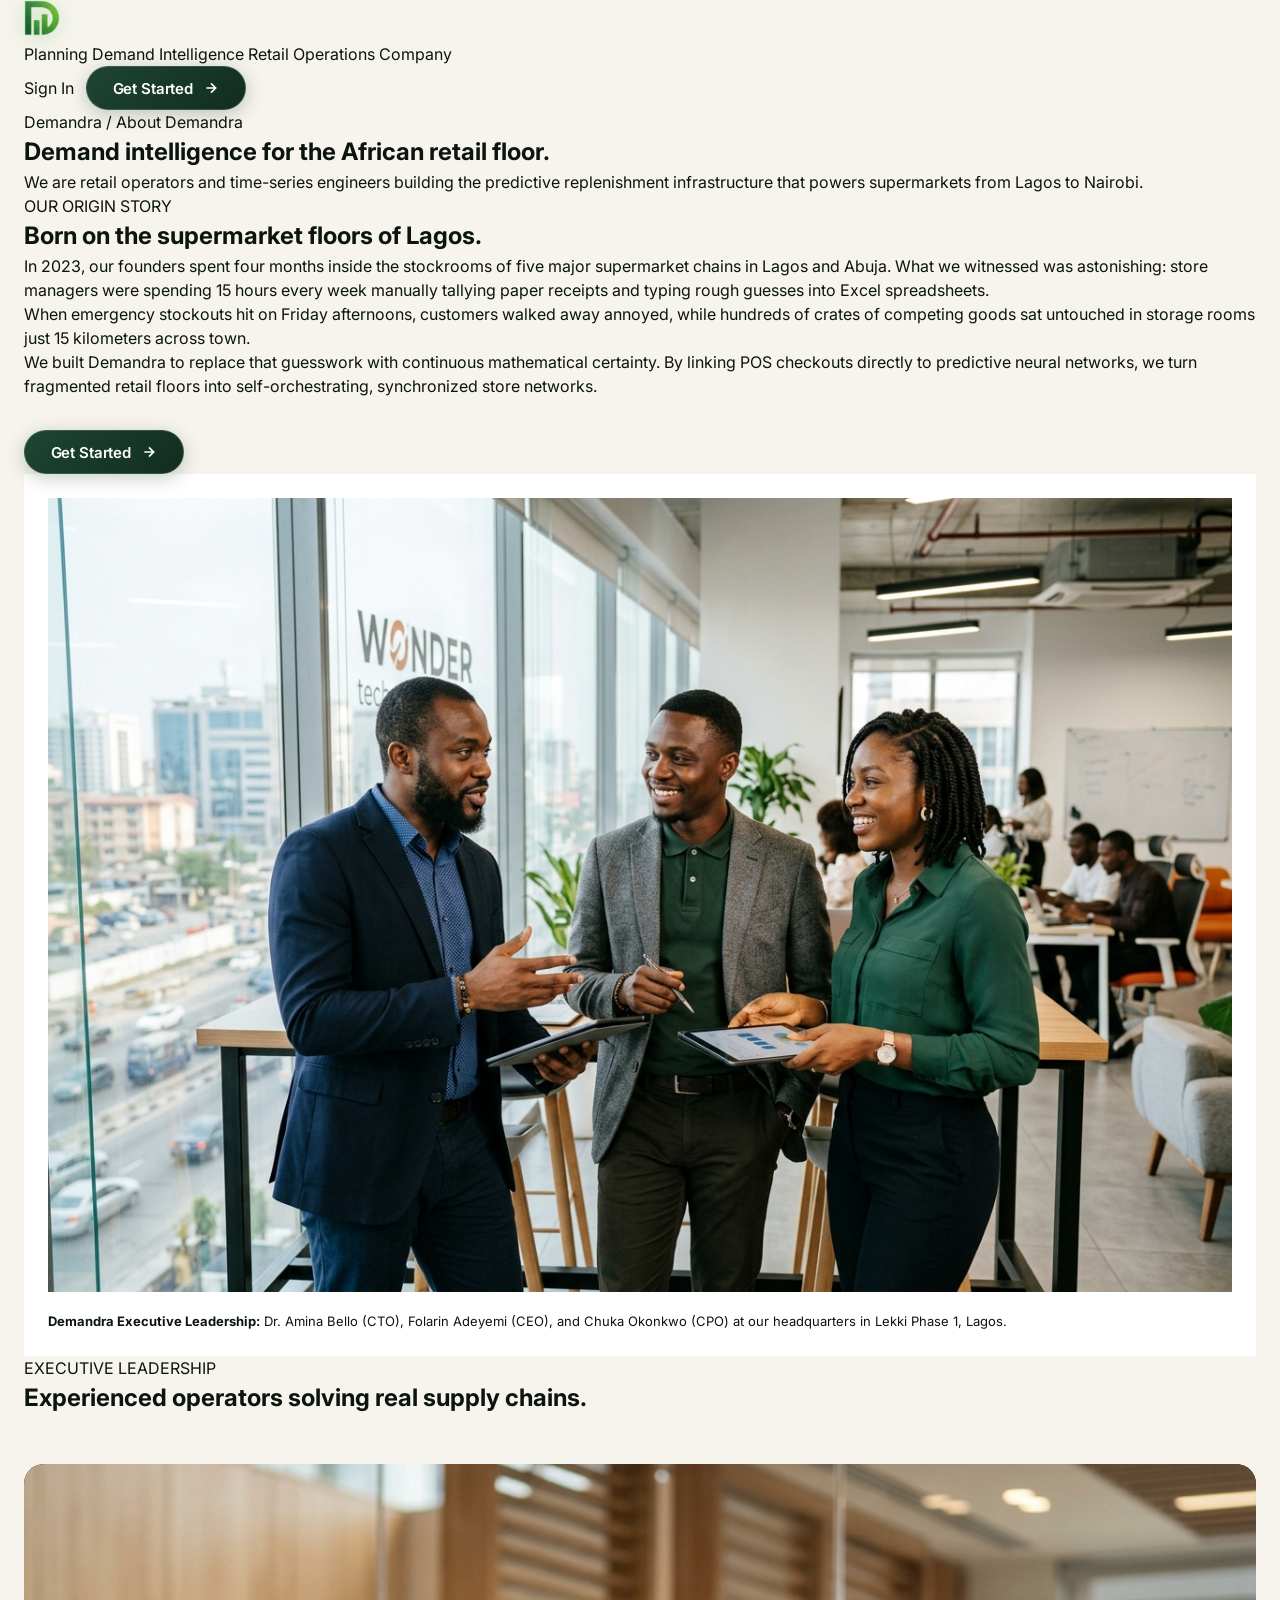
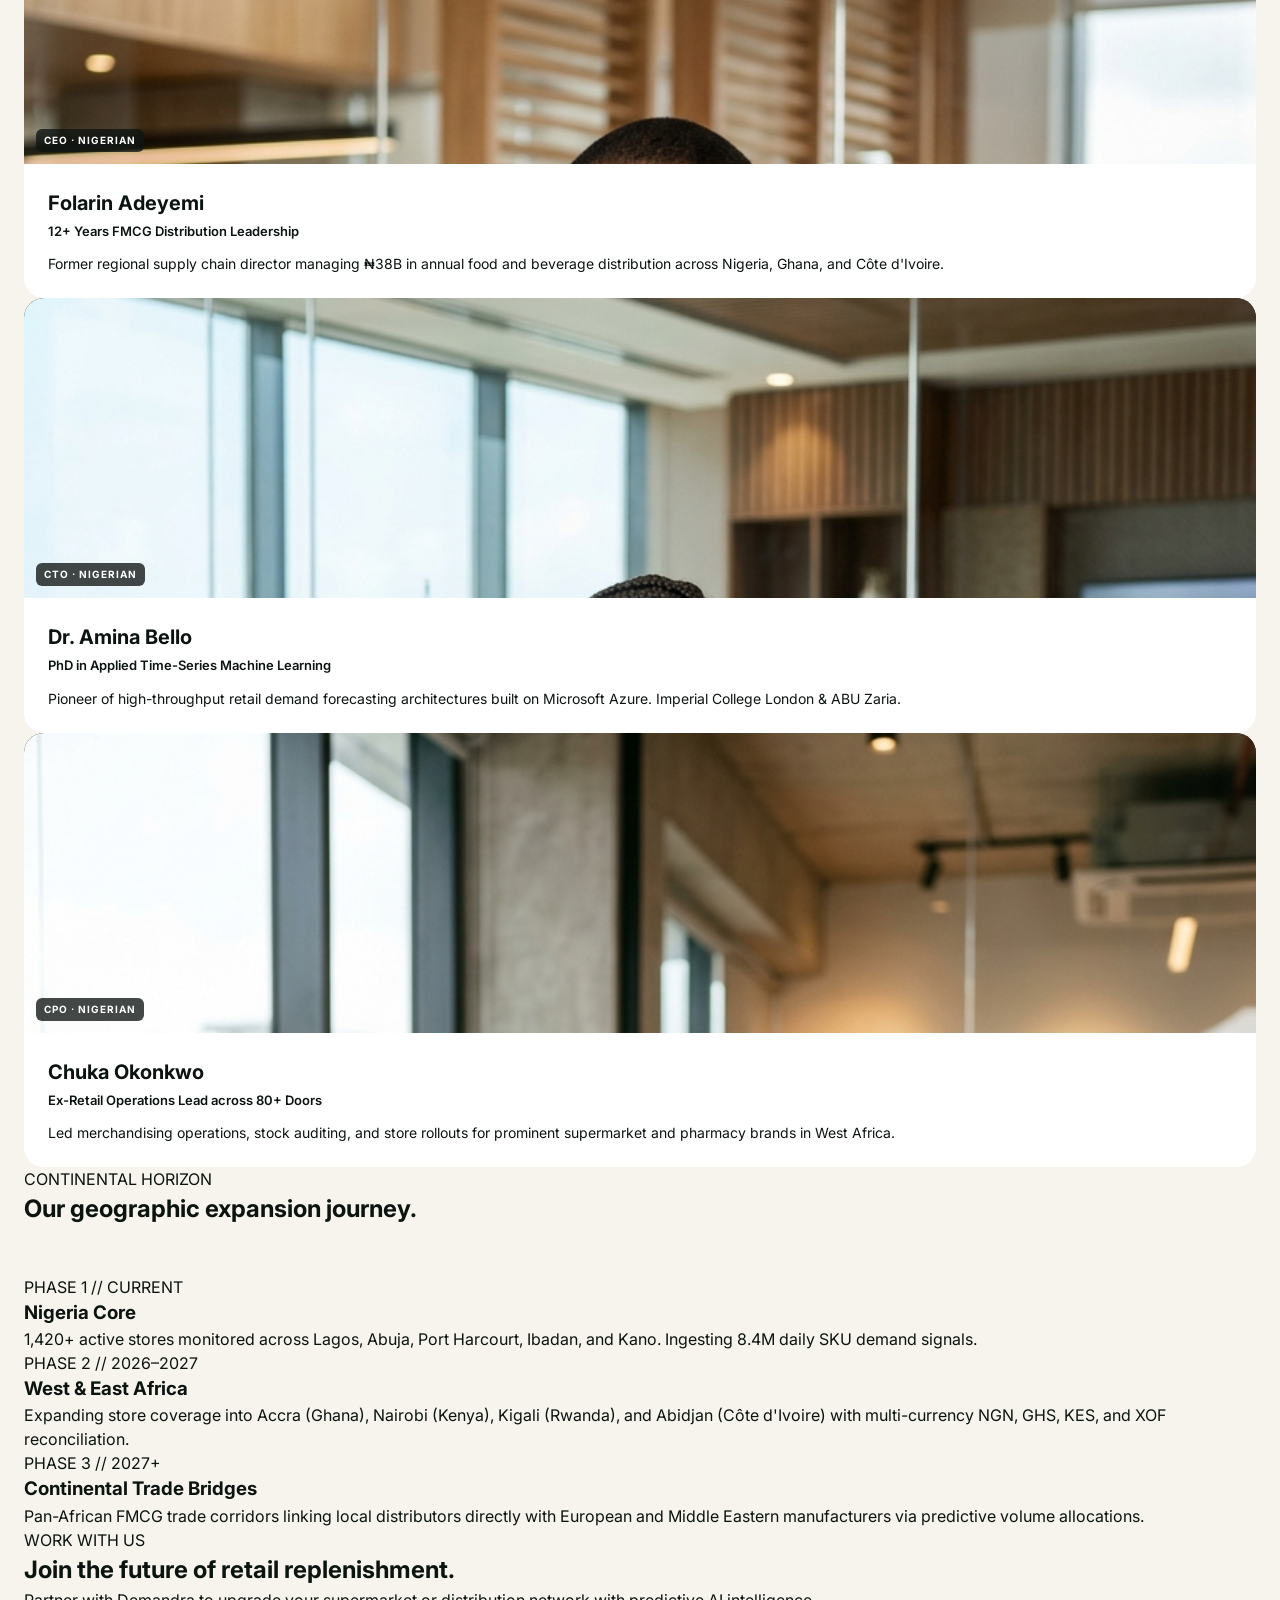
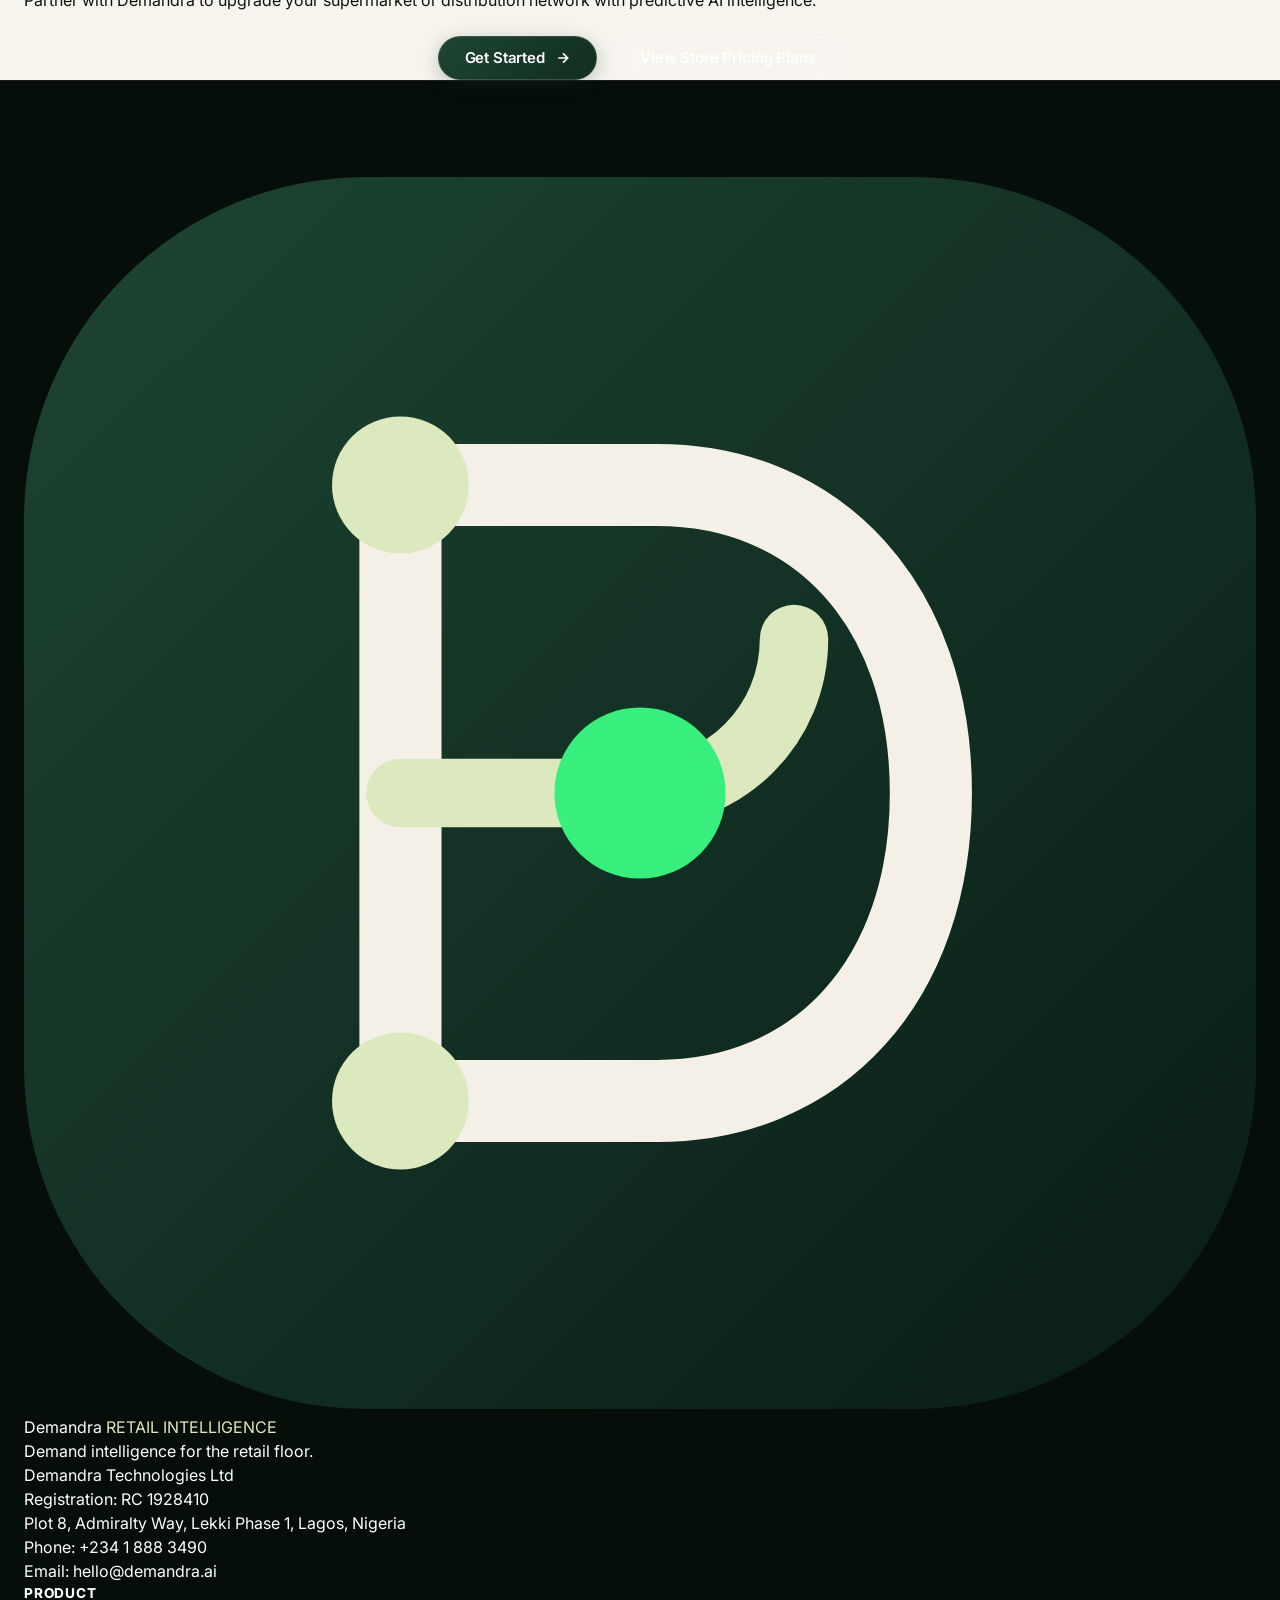
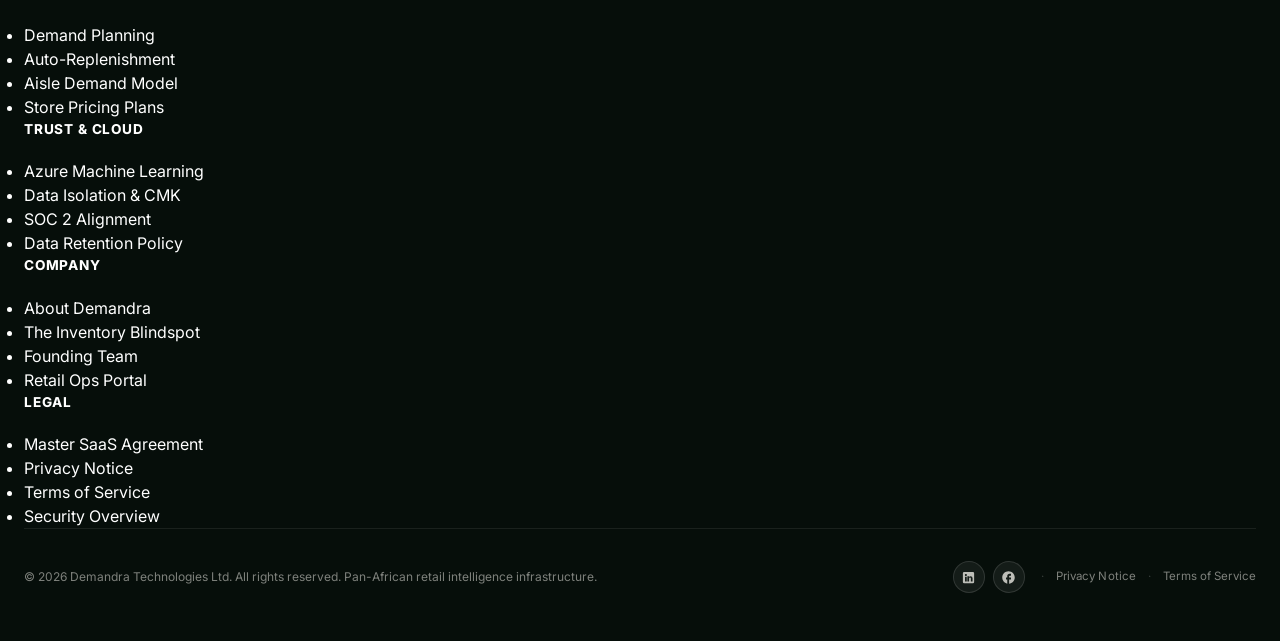
==== about.html @ 33c909c8 "Fix mobile nav, add global scroll animations" ====
<!doctype html>
<html lang="en">
<head>
  <meta charset="utf-8" />
  <meta name="viewport" content="width=device-width, initial-scale=1" />
  <title>About Us &amp; Our Retail Roots — Demandra</title>
  <meta name="description" content="Demandra was founded in Lagos by FMCG supply chain veterans and machine learning researchers to solve the store inventory blindspot across Africa." />
  <meta name="keywords" content="Demandra founders, retail tech startup Lagos, Nigerian SaaS founders, retail AI Africa" />
  <link rel="preconnect" href="https://fonts.googleapis.com" />
  <link rel="preconnect" href="https://fonts.gstatic.com" crossorigin />
  <link href="https://fonts.googleapis.com/css2?family=Inter:wght@400;500;600;700;800&display=swap" rel="stylesheet" />
  <link rel="stylesheet" href="assets/styles.css" />
  <link rel="icon" type="image/png" href="assets/logo-mark.png">
</head>
<body>
  <a href="#mainContent" class="skip-link">Skip to main content</a>

  <!-- Header -->
  <header class="site-header">
    <div class="container">
      <div class="header-inner">
        <a href="index.html" class="nav-brand-symbol" aria-label="Demandra Home">
        <img src="assets/img/demandra-symbol@2x.png" alt="Demandra" class="brand-symbol-img" width="36" height="36" />
      </a>

        <nav class="nav-menu" aria-label="Primary Navigation">
          <a href="solution.html" class="nav-item-link">Planning</a>
          <a href="index.html#aisle-simulator" class="nav-item-link">Demand Intelligence</a>
          <a href="technology.html" class="nav-item-link">Retail Operations</a>
          <a href="about.html" class="nav-item-link is-current" aria-current="page">Company</a>
        </nav>

        <div class="nav-actions">
          <a href="login.html" class="nav-login-link">Sign In</a>
          <button type="button" class="btn-primary" data-open-modal>
            Get Started
            <svg viewBox="0 0 24 24" fill="none" stroke="currentColor" stroke-width="2.5"><path d="M5 12h14M12 5l7 7-7 7"/></svg>
          </button>
          <button type="button" class="mobile-toggle" id="mobileToggle" aria-label="Open mobile navigation">
            <svg width="20" height="20" viewBox="0 0 24 24" fill="none" stroke="currentColor" stroke-width="2"><line x1="3" y1="12" x2="21" y2="12"></line><line x1="3" y1="6" x2="21" y2="6"></line><line x1="3" y1="18" x2="21" y2="18"></line></svg>
          </button>
        </div>
      </div>
    </div>
  </header>

  <!-- Mobile Drawer -->
  <div class="nav-drawer" id="navDrawer">
    <a href="solution.html" class="drawer-link">Demand Planning</a>
    <a href="index.html#aisle-simulator" class="drawer-link">Demand Intelligence</a>
    <a href="technology.html" class="drawer-link">Retail Operations</a>
    <a href="pricing.html" class="drawer-link">Store Capacity &amp; Plans</a>
    <a href="security.html" class="drawer-link">Security &amp; Cloud</a>
    <a href="about.html" class="drawer-link">About Demandra</a>
    <a href="login.html" class="drawer-link">Retail Ops Sign In</a>
    <button type="button" class="btn-primary" style="width: 100%; margin-top: 1rem;" data-open-modal>
      Get Started
      <svg viewBox="0 0 24 24" fill="none" stroke="currentColor" stroke-width="2.5"><path d="M5 12h14M12 5l7 7-7 7"/></svg>
    </button>
  </div>

  <main id="mainContent">
    <!-- Hero -->
    <section class="page-hero">
      <div class="container">
        <div class="page-hero-inner">
          <div class="breadcrumbs">
            <a href="index.html">Demandra</a>
            <span>/</span>
            <span>About Demandra</span>
          </div>
          <h1 class="page-title">
            Demand intelligence for the African retail floor.
          </h1>
          <p class="page-lead">
            We are retail operators and time-series engineers building the predictive replenishment infrastructure that powers supermarkets from Lagos to Nairobi.
          </p>
        </div>
      </div>
    </section>

    <!-- Story Section with Founders Portrait -->
    <section class="inner-section">
      <div class="container">
        <div class="detail-grid">
          <div class="detail-content">
            <div class="eyebrow-tag">OUR ORIGIN STORY</div>
            <h2>Born on the supermarket floors of Lagos.</h2>
            <p>
              In 2023, our founders spent four months inside the stockrooms of five major supermarket chains in Lagos and Abuja. What we witnessed was astonishing: store managers were spending 15 hours every week manually tallying paper receipts and typing rough guesses into Excel spreadsheets.
            </p>
            <p>
              When emergency stockouts hit on Friday afternoons, customers walked away annoyed, while hundreds of crates of competing goods sat untouched in storage rooms just 15 kilometers across town.
            </p>
            <p>
              We built Demandra to replace that guesswork with continuous mathematical certainty. By linking POS checkouts directly to predictive neural networks, we turn fragmented retail floors into self-orchestrating, synchronized store networks.
            </p>
            <div style="margin-top: 2rem;">
              <button type="button" class="btn-primary" data-open-modal>
                Get Started
                <svg viewBox="0 0 24 24" fill="none" stroke="currentColor" stroke-width="2.5"><path d="M5 12h14M12 5l7 7-7 7"/></svg>
              </button>
            </div>
          </div>

          <div style="background: var(--bg-surface); border: 1px solid var(--line-main); padding: 1.5rem;">
            <img src="assets/img/team-founders.jpg" alt="Demandra executive leadership team in Lagos office" style="width: 100%; height: auto; border: 1px solid var(--line-subtle); margin-bottom: 1.25rem;" />
            <div style="font-size: 0.8125rem; color: var(--text-ink-muted); line-height: 1.5;">
              <strong style="color: var(--text-ink);">Demandra Executive Leadership:</strong> Dr. Amina Bello (CTO), Folarin Adeyemi (CEO), and Chuka Okonkwo (CPO) at our headquarters in Lekki Phase 1, Lagos.
            </div>
          </div>
        </div>
      </div>
    </section>

    <!-- Leadership Profiles -->
    <section class="inner-section alt-bg" id="founders">
      <div class="container">
        <div style="max-width: 680px; margin-bottom: 3rem;">
          <div class="eyebrow-tag">EXECUTIVE LEADERSHIP</div>
          <h2 class="section-headline">Experienced operators solving real supply chains.</h2>
        </div>

        <div class="cards-triad">
          <div class="person" style="background: #fff; border: 1px solid var(--line); border-radius: 20px; overflow: hidden;">
            <div style="height: 300px; overflow: hidden; background: #101512; position: relative;">
              <img src="assets/img/team-folarin.jpg" alt="Folarin Adeyemi, Co-founder and CEO" style="width: 100%; height: 100%; object-fit: cover; object-position: center 15%; display: block;" />
              <div style="position: absolute; bottom: 12px; left: 12px; font-size: 10px; letter-spacing: 0.1em; font-weight: 700; color: #fff; background: rgba(16, 21, 18, 0.78); padding: 4px 8px; border-radius: 6px; text-transform: uppercase;">CEO · NIGERIAN</div>
            </div>
            <div style="padding: 1.5rem;">
              <h3 style="margin: 0 0 0.25rem; font-size: 1.25rem;">Folarin Adeyemi</h3>
              <p style="font-size: 0.8125rem; color: var(--green); font-weight: 600; margin: 0 0 0.75rem;">12+ Years FMCG Distribution Leadership</p>
              <p style="font-size: 0.875rem; color: var(--muted); margin: 0; line-height: 1.5;">Former regional supply chain director managing ₦38B in annual food and beverage distribution across Nigeria, Ghana, and Côte d'Ivoire.</p>
            </div>
          </div>

          <div class="person" style="background: #fff; border: 1px solid var(--line); border-radius: 20px; overflow: hidden;">
            <div style="height: 300px; overflow: hidden; background: #101512; position: relative;">
              <img src="assets/img/team-amina.jpg" alt="Dr. Amina Bello, Co-founder and CTO" style="width: 100%; height: 100%; object-fit: cover; object-position: center 15%; display: block;" />
              <div style="position: absolute; bottom: 12px; left: 12px; font-size: 10px; letter-spacing: 0.1em; font-weight: 700; color: #fff; background: rgba(16, 21, 18, 0.78); padding: 4px 8px; border-radius: 6px; text-transform: uppercase;">CTO · NIGERIAN</div>
            </div>
            <div style="padding: 1.5rem;">
              <h3 style="margin: 0 0 0.25rem; font-size: 1.25rem;">Dr. Amina Bello</h3>
              <p style="font-size: 0.8125rem; color: var(--green); font-weight: 600; margin: 0 0 0.75rem;">PhD in Applied Time-Series Machine Learning</p>
              <p style="font-size: 0.875rem; color: var(--muted); margin: 0; line-height: 1.5;">Pioneer of high-throughput retail demand forecasting architectures built on Microsoft Azure. Imperial College London &amp; ABU Zaria.</p>
            </div>
          </div>

          <div class="person" style="background: #fff; border: 1px solid var(--line); border-radius: 20px; overflow: hidden;">
            <div style="height: 300px; overflow: hidden; background: #101512; position: relative;">
              <img src="assets/img/team-chuka.jpg" alt="Chuka Okonkwo, Co-founder and CPO" style="width: 100%; height: 100%; object-fit: cover; object-position: center 15%; display: block;" />
              <div style="position: absolute; bottom: 12px; left: 12px; font-size: 10px; letter-spacing: 0.1em; font-weight: 700; color: #fff; background: rgba(16, 21, 18, 0.78); padding: 4px 8px; border-radius: 6px; text-transform: uppercase;">CPO · NIGERIAN</div>
            </div>
            <div style="padding: 1.5rem;">
              <h3 style="margin: 0 0 0.25rem; font-size: 1.25rem;">Chuka Okonkwo</h3>
              <p style="font-size: 0.8125rem; color: var(--green); font-weight: 600; margin: 0 0 0.75rem;">Ex-Retail Operations Lead across 80+ Doors</p>
              <p style="font-size: 0.875rem; color: var(--muted); margin: 0; line-height: 1.5;">Led merchandising operations, stock auditing, and store rollouts for prominent supermarket and pharmacy brands in West Africa.</p>
            </div>
          </div>
        </div>
      </div>
    </section>

    <!-- Expansion Roadmap -->
    <section class="inner-section">
      <div class="container">
        <div style="max-width: 680px; margin-bottom: 3rem;">
          <div class="eyebrow-tag">CONTINENTAL HORIZON</div>
          <h2 class="section-headline">Our geographic expansion journey.</h2>
        </div>

        <div class="cards-triad">
          <div class="feature-card" style="border-top: 4px solid var(--accent-leaf);">
            <span class="feature-card-num">PHASE 1 // CURRENT</span>
            <h3>Nigeria Core</h3>
            <p>1,420+ active stores monitored across Lagos, Abuja, Port Harcourt, Ibadan, and Kano. Ingesting 8.4M daily SKU demand signals.</p>
          </div>
          <div class="feature-card" style="border-top: 4px solid var(--accent-clay);">
            <span class="feature-card-num">PHASE 2 // 2026–2027</span>
            <h3>West &amp; East Africa</h3>
            <p>Expanding store coverage into Accra (Ghana), Nairobi (Kenya), Kigali (Rwanda), and Abidjan (Côte d'Ivoire) with multi-currency NGN, GHS, KES, and XOF reconciliation.</p>
          </div>
          <div class="feature-card" style="border-top: 4px solid var(--text-ink);">
            <span class="feature-card-num">PHASE 3 // 2027+</span>
            <h3>Continental Trade Bridges</h3>
            <p>Pan-African FMCG trade corridors linking local distributors directly with European and Middle Eastern manufacturers via predictive volume allocations.</p>
          </div>
        </div>
      </div>
    </section>

    <!-- Final CTA -->
    <section class="final-cta-block">
      <div class="container">
        <div class="final-cta-box">
          <div class="eyebrow-tag" style="margin-bottom: 0;">WORK WITH US</div>
          <h2 class="section-headline">Join the future of retail replenishment.</h2>
          <p class="section-lead">
            Partner with Demandra to upgrade your supermarket or distribution network with predictive AI intelligence.
          </p>
          <div style="display: flex; gap: 1rem; justify-content: center; margin-top: 1.5rem; flex-wrap: wrap;">
            <button type="button" class="btn-primary" data-open-modal>
              Get Started
              <svg viewBox="0 0 24 24" fill="none" stroke="currentColor" stroke-width="2.5"><path d="M5 12h14M12 5l7 7-7 7"/></svg>
            </button>
            <a href="pricing.html" class="btn-secondary">
              View Store Pricing Plans
            </a>
          </div>
        </div>
      </div>
    </section>
  </main>

  <!-- Footer -->
  <footer class="site-footer">
    <div class="container">
      <div class="footer-columns">
        <div class="footer-corp-col">
          <a href="index.html" class="brand" aria-label="Demandra Home">
            <div class="brand-symbol">
              <svg viewBox="0 0 36 36" fill="none" xmlns="http://www.w3.org/2000/svg">
                <rect width="36" height="36" rx="10" fill="url(#brandGradFooter)"/>
                <path d="M11 9H18.5C23.2 9 26.5 12.5 26.5 18C26.5 23.5 23.2 27 18.5 27H11V9Z" stroke="#F4F0E7" stroke-width="2.4" stroke-linecap="round" stroke-linejoin="round"/>
                <path d="M11 18H18C20.5 18 22.5 16 22.5 13.5" stroke="#DCE8BD" stroke-width="2" stroke-linecap="round"/>
                <circle cx="11" cy="9" r="2" fill="#DCE8BD"/>
                <circle cx="11" cy="27" r="2" fill="#DCE8BD"/>
                <circle cx="18" cy="18" r="2.5" fill="#38EF7D"/>
                <defs>
                  <linearGradient id="brandGradFooter" x1="0" y1="0" x2="36" y2="36" gradientUnits="userSpaceOnUse">
                    <stop stop-color="#1E4533"/>
                    <stop offset="1" stop-color="#081C15"/>
                  </linearGradient>
                </defs>
              </svg>
            </div>
            <div class="brand-text-wrap">
              <span class="brand-title" style="color: #ffffff;">Demandra</span>
              <span class="brand-sub" style="color: var(--accent-lime);">RETAIL INTELLIGENCE</span>
            </div>
          </a>
          <p class="footer-tagline">Demand intelligence for the retail floor.</p>
          <div class="footer-address">
            Demandra Technologies Ltd<br />
            Registration: RC 1928410<br />
            Plot 8, Admiralty Way, Lekki Phase 1, Lagos, Nigeria<br />
            Phone: +234 1 888 3490<br />
            Email: hello@demandra.ai
          </div>
        </div>
        <div>
          <h4 class="footer-col-head">Product</h4>
          <ul class="footer-link-list">
            <li><a href="solution.html">Demand Planning</a></li>
            <li><a href="solution.html#replenishment">Auto-Replenishment</a></li>
            <li><a href="index.html#aisle-simulator">Aisle Demand Model</a></li>
            <li><a href="pricing.html">Store Pricing Plans</a></li>
          </ul>
        </div>
        <div>
          <h4 class="footer-col-head">Trust &amp; Cloud</h4>
          <ul class="footer-link-list">
            <li><a href="technology.html">Azure Machine Learning</a></li>
            <li><a href="security.html">Data Isolation &amp; CMK</a></li>
            <li><a href="security.html#compliance">SOC 2 Alignment</a></li>
            <li><a href="security.html#retention">Data Retention Policy</a></li>
          </ul>
        </div>
        <div>
          <h4 class="footer-col-head">Company</h4>
          <ul class="footer-link-list">
            <li><a href="about.html">About Demandra</a></li>
            <li><a href="problem.html">The Inventory Blindspot</a></li>
            <li><a href="about.html#founders">Founding Team</a></li>
            <li><a href="login.html">Retail Ops Portal</a></li>
          </ul>
        </div>
        <div>
          <h4 class="footer-col-head">Legal</h4>
          <ul class="footer-link-list">
            <li><a href="legal.html">Master SaaS Agreement</a></li>
            <li><a href="privacy.html">Privacy Notice</a></li>
            <li><a href="terms.html">Terms of Service</a></li>
            <li><a href="security.html">Security Overview</a></li>
          </ul>
        </div>
      </div>
      <div class="footer-bottom-bar">
        <div class="footer-copyright">
          &copy; 2026 Demandra Technologies Ltd. All rights reserved. Pan-African retail intelligence infrastructure.
        </div>
        <div class="footer-bottom-links">
          <div class="footer-social-icons">
            <a href="https://linkedin.com" target="_blank" rel="noopener" class="footer-social-btn" aria-label="Demandra on LinkedIn" title="LinkedIn">
              <svg width="15" height="15" viewBox="0 0 24 24" fill="currentColor"><path d="M19 3a2 2 0 0 1 2 2v14a2 2 0 0 1-2 2H5a2 2 0 0 1-2-2V5a2 2 0 0 1 2-2h14m-.5 15.5v-5.3a3.26 3.26 0 0 0-3.26-3.26c-.85 0-1.84.52-2.28 1.3v-1.11h-2.79v8.37h2.79v-4.93c0-.77.62-1.4 1.39-1.4a1.4 1.4 0 0 1 1.4 1.4v4.93h2.75M6.46 10.9v7.6H9.2v-7.6H6.46M7.83 6.25c-.9 0-1.63.73-1.63 1.63s.73 1.63 1.63 1.63 1.63-.73 1.63-1.63-.73-1.63-1.63-1.63Z"/></svg>
            </a>
            <a href="https://facebook.com" target="_blank" rel="noopener" class="footer-social-btn" aria-label="Demandra on Facebook" title="Facebook">
              <svg width="15" height="15" viewBox="0 0 24 24" fill="currentColor"><path d="M22 12c0-5.52-4.48-10-10-10S2 6.48 2 12c0 4.84 3.44 8.87 8 9.8V15H8v-3h2V9.5C10 7.57 11.57 6 13.5 6H16v3h-2c-.55 0-1 .45-1 1v2h3v3h-3v6.95c5.05-.5 9-4.76 9-9.95Z"/></svg>
            </a>
          </div>
          <span class="footer-legal-sep">·</span>
          <a href="privacy.html" class="footer-legal-link">Privacy Notice</a>
          <span class="footer-legal-sep">·</span>
          <a href="terms.html" class="footer-legal-link">Terms of Service</a>
        </div>
      </div>
    </div>
  </footer>

  <!-- Enterprise Modal -->
  <div class="modal-backdrop" id="demoModal" role="dialog" aria-modal="true" aria-labelledby="modalHeading">
    <div class="modal-dialog">
      <div class="modal-head">
        <div>
          <h3 id="modalHeading" style="margin: 0; font-size: 1.15rem;">Get Started with Demandra</h3>
          <p style="font-size: 0.78125rem; color: var(--text-ink-muted); margin-top: 0.2rem;">Enterprise Retail Demand Intelligence Platform</p>
        </div>
        <button type="button" class="modal-close" data-close-modal aria-label="Close modal">
          <svg width="16" height="16" viewBox="0 0 24 24" fill="none" stroke="currentColor" stroke-width="2.5"><line x1="18" y1="6" x2="6" y2="18"></line><line x1="6" y1="6" x2="18" y2="18"></line></svg>
        </button>
      </div>

      <div class="modal-body">
        <div id="modalFormView">
          <div class="sso-group">
            <button type="button" class="btn-sso" id="btnSsoEntra">
              <svg viewBox="0 0 21 21" fill="none">
                <path fill="#f25022" d="M1 1h9v9H1z"/>
                <path fill="#00a4ef" d="M1 11h9v9H1z"/>
                <path fill="#7fba00" d="M11 1h9v9h-9z"/>
                <path fill="#ffb900" d="M11 11h9v9h-9z"/>
              </svg>
              Continue with Microsoft Entra ID
            </button>
            <button type="button" class="btn-sso" id="btnSsoGoogle">
              <svg viewBox="0 0 24 24">
                <path fill="#4285F4" d="M22.5 12.2c0-.7-.1-1.4-.2-2H12v3.8h5.9a5 5 0 01-2.2 3.3v2.7h3.5c2-1.9 3.3-4.7 3.3-7.8z"/>
                <path fill="#34A853" d="M12 23c3 0 5.5-1 7.3-2.7l-3.5-2.7c-1 .7-2.3 1.1-3.8 1.1-2.9 0-5.3-2-6.2-4.6H2.2v2.8A11 11 0 0012 23z"/>
                <path fill="#FBBC05" d="M5.8 14.1a6.6 6.6 0 010-4.2V7.1H2.2a11 11 0 000 9.8z"/>
                <path fill="#EA4335" d="M12 5.4c1.6 0 3 .6 4.2 1.6l3.1-3.1A11 11 0 002.2 7.1l3.6 2.8C6.7 7.3 9.1 5.4 12 5.4z"/>
              </svg>
              Continue with Google Workspace
            </button>
          </div>

          <div class="modal-divider">
            <span>or create workspace with work email</span>
          </div>

          <form class="modal-form" id="demoForm">
            <div class="form-group">
              <label class="form-label" for="workEmail">Corporate Work Email</label>
              <input type="email" class="form-input" id="workEmail" placeholder="inventory.head@retailchain.ng" required />
            </div>

            <div class="form-group">
              <label class="form-label" for="storeCount">Retail Store Network Size</label>
              <select class="form-input" id="storeCount">
                <option value="1-5">1 – 5 Stores (Regional Trial)</option>
                <option value="6-20">6 – 20 Stores (Growing Chain)</option>
                <option value="21-50" selected>21 – 50 Stores (Commercial Retailer)</option>
                <option value="50+">50+ Stores / FMCG Wholesale Distributor</option>
              </select>
            </div>

            <div class="form-group">
              <label class="form-label" for="modalPassword">Workspace Password</label>
              <div class="password-input-wrap">
                <input type="password" class="form-input" id="modalPassword" placeholder="Minimum 8 characters" required />
                <button type="button" class="password-toggle-btn" id="passwordToggle" aria-label="Toggle password visibility">
                  <svg width="18" height="18" viewBox="0 0 24 24" fill="none" stroke="currentColor" stroke-width="2"><path d="M1 12s4-8 11-8 11 8 11 8-4 8-11 8-11-8-11-8z"></path><circle cx="12" cy="12" r="3"></circle></svg>
                </button>
              </div>
              <div class="strength-meter-wrap" id="strengthMeter">
                <div class="strength-meter-bars">
                  <div class="strength-segment"></div>
                  <div class="strength-segment"></div>
                  <div class="strength-segment"></div>
                  <div class="strength-segment"></div>
                </div>
                <div class="strength-label">
                  <span id="strengthText">Password security rating</span>
                  <span style="color: var(--text-ink-faint);">Min 8 chars</span>
                </div>
              </div>
            </div>

            <div style="font-size: 0.75rem; color: var(--text-ink-muted); margin-top: 0.25rem;">
              By continuing, you agree to Demandra's <a href="terms.html" style="color: var(--accent-leaf); text-decoration: underline;">Terms of Service</a> and <a href="privacy.html" style="color: var(--accent-leaf); text-decoration: underline;">Privacy Policy</a>.
            </div>

            <button type="submit" class="btn-primary" style="width: 100%; justify-content: center; margin-top: 0.5rem;">
              Get Started
              <svg viewBox="0 0 24 24" fill="none" stroke="currentColor" stroke-width="2.5"><path d="M5 12h14M12 5l7 7-7 7"/></svg>
            </button>
          </form>
        </div>

        <div id="modalProvisionView" style="display: none; padding: 0.5rem 0;">
          <div style="text-align: center; margin-bottom: 1.25rem;">
            <div class="provision-spinner" style="width: 28px; height: 28px; margin: 0 auto 0.75rem; border-width: 3px;"></div>
            <h4 style="font-size: 1.1rem; font-weight: 700; color: var(--text-ink);">Provisioning Isolated Retail Sandbox</h4>
            <p style="font-size: 0.8125rem; color: var(--text-ink-muted);">Allocating dedicated Azure resources and initial model checkpoints...</p>
          </div>

          <ul class="provision-list">
            <li class="provision-item is-active" id="provStep1">
              <span class="provision-icon"><div class="provision-spinner"></div></span>
              <span>Verifying enterprise work domain &amp; Entra ID directory</span>
            </li>
            <li class="provision-item" id="provStep2">
              <span class="provision-icon"><svg width="14" height="14" viewBox="0 0 24 24" fill="none" stroke="currentColor" stroke-width="2"><circle cx="12" cy="12" r="10"></circle></svg></span>
              <span>Allocating Azure Blob Customer-Managed Key isolation</span>
            </li>
            <li class="provision-item" id="provStep3">
              <span class="provision-icon"><svg width="14" height="14" viewBox="0 0 24 24" fill="none" stroke="currentColor" stroke-width="2"><circle cx="12" cy="12" r="10"></circle></svg></span>
              <span>Compiling baseline time-series replenishment models</span>
            </li>
          </ul>
        </div>

        <div id="modalSuccessView" style="display: none; text-align: center; padding: 1.25rem 0;">
          <div style="width: 48px; height: 48px; border-radius: 50%; background: var(--accent-leaf-subtle); color: var(--accent-leaf); display: flex; align-items: center; justify-content: center; margin: 0 auto 1rem;">
            <svg width="24" height="24" viewBox="0 0 24 24" fill="none" stroke="currentColor" stroke-width="3"><polyline points="20 6 9 17 4 12"></polyline></svg>
          </div>
          <h4 style="font-size: 1.25rem; font-weight: 700; color: var(--text-ink); margin-bottom: 0.5rem;">Retail Workspace Ready</h4>
          <p style="font-size: 0.875rem; color: var(--text-ink-muted); line-height: 1.55;">
            An enterprise sandbox has been provisioned for <strong id="confirmedEmail" style="color: var(--text-ink);">retail@chain.ng</strong>. Your activation link and API keys have been dispatched.
          </p>
          <div style="margin-top: 1.5rem; display: flex; flex-direction: column; gap: 0.625rem;">
            <a href="login.html" class="btn-primary" style="width: 100%; justify-content: center;">
              Launch Retail Ops Console
              <svg viewBox="0 0 24 24" fill="none" stroke="currentColor" stroke-width="2.5"><path d="M5 12h14M12 5l7 7-7 7"/></svg>
            </a>
            <button type="button" class="btn-secondary" data-close-modal style="width: 100%; justify-content: center;">
              Close Window
            </button>
          </div>
        </div>
      </div>
    </div>
  </div>

  <script src="assets/app.js"></script>
</body>
</html>
---- assets/styles.css ----
/* ==========================================================================
   DEMANDRA — Enterprise AI Retail Demand & Planning Platform
   Visual Benchmarks: o9 Solutions (Enterprise Visual Hierarchy) + RELEX (Unified Value Chain Flow)
   Aesthetic: Premium Warm Ivory + Obsidian Forest + Acid Lime Accents
   ========================================================================== */

:root {
  /* Color Palette */
  --bg-primary: #f6f4ed;
  --bg-surface: #ffffff;
  --bg-secondary: #ede9de;
  --bg-dark: #08120c;
  --bg-dark-surface: #0f1c14;
  --bg-dark-elevated: #16261c;
  
  --text-main: #0c1410;
  --text-muted: #4e5a52;
  --text-faint: #859188;
  --text-inverse: #f6f4ed;
  --text-inverse-muted: rgba(246, 244, 237, 0.72);
  
  --accent-forest: #173b2a;
  --accent-forest-hover: #0f2a1d;
  --accent-emerald: #245e41;
  --accent-lime: #dce8bd;
  --accent-neon: #38ef7d;
  --accent-amber: #f59e0b;
  --accent-coral: #e05244;
  
  --border-light: rgba(12, 20, 16, 0.10);
  --border-dark: rgba(255, 255, 255, 0.12);
  --border-glow: rgba(56, 239, 125, 0.35);
  
  --radius-xl: 28px;
  --radius-lg: 20px;
  --radius-md: 14px;
  --radius-sm: 8px;
  --radius-full: 9999px;
  
  --shadow-sm: 0 4px 14px rgba(8, 18, 12, 0.05);
  --shadow-md: 0 16px 36px rgba(8, 18, 12, 0.09);
  --shadow-lg: 0 28px 70px rgba(8, 18, 12, 0.14);
  --shadow-dark: 0 28px 80px rgba(0, 0, 0, 0.55);
}

/* Reset & Base */
* {
  box-sizing: border-box;
  margin: 0;
  padding: 0;
}

html {
  scroll-behavior: smooth;
  width: 100%;
  max-width: 100vw;
  overflow-x: hidden;
}

body {
  background-color: var(--bg-primary);
  color: var(--text-main);
  font-family: Inter, -apple-system, BlinkMacSystemFont, "Segoe UI", Roboto, sans-serif;
  line-height: 1.5;
  -webkit-font-smoothing: antialiased;
  -moz-osx-font-smoothing: grayscale;
  width: 100%;
  max-width: 100vw;
  overflow-x: hidden;
  position: relative;
}

/* Accessible Skip Link */
.skip-link {
  position: absolute;
  top: -100px;
  left: 2rem;
  background: var(--accent-forest);
  color: #ffffff;
  padding: 0.7rem 1.4rem;
  border-radius: var(--radius-sm);
  z-index: 9999;
  text-decoration: none;
  font-weight: 600;
  font-size: 0.875rem;
  box-shadow: var(--shadow-md);
  transition: top 0.2s ease;
}

.skip-link:focus {
  top: 1.5rem;
}

a {
  color: inherit;
  text-decoration: none;
}

img, video {
  max-width: 100%;
  height: auto;
  display: block;
}

button {
  font-family: inherit;
  cursor: pointer;
  border: none;
  outline: none;
  background: none;
}

.container {
  width: min(1280px, calc(100% - 48px));
  margin-left: auto;
  margin-right: auto;
}

/* Typography Helpers */
.mono-tag {
  display: inline-flex;
  align-items: center;
  gap: 8px;
  font-family: ui-monospace, SFMono-Regular, Menlo, Monaco, Consolas, monospace;
  font-size: 0.72rem;
  letter-spacing: 0.16em;
  text-transform: uppercase;
  font-weight: 700;
  color: var(--accent-emerald);
  margin-bottom: 12px;
}

.mono-tag::before {
  content: "";
  display: inline-block;
  width: 14px;
  height: 2px;
  background-color: currentColor;
}

.mono-tag-light {
  color: var(--accent-lime);
}

.mono-tag-light::before {
  background-color: var(--accent-lime);
}

/* Primary Button */
.btn-primary {
  display: inline-flex;
  align-items: center;
  justify-content: center;
  gap: 10px;
  background: linear-gradient(135deg, #1e4533 0%, #112d20 100%);
  color: #ffffff;
  padding: 0 1.6rem;
  height: 44px;
  box-sizing: border-box;
  line-height: 1;
  border-radius: var(--radius-full);
  font-size: 0.9375rem;
  font-weight: 600;
  letter-spacing: -0.01em;
  transition: all 0.2s cubic-bezier(0.16, 1, 0.3, 1);
  box-shadow: 0 4px 18px rgba(23, 59, 42, 0.25);
  border: 1px solid rgba(255, 255, 255, 0.15);
  cursor: pointer;
  text-decoration: none;
}

.btn-primary:hover {
  transform: translateY(-2px);
  box-shadow: 0 8px 24px rgba(23, 59, 42, 0.38);
  background: linear-gradient(135deg, #245e41 0%, #173b2a 100%);
}

.btn-primary svg {
  width: 16px;
  height: 16px;
  transition: transform 0.2s ease;
}

.btn-primary:hover svg {
  transform: translateX(3px);
}

/* Secondary Translucent Button */
.btn-secondary {
  display: inline-flex;
  align-items: center;
  justify-content: center;
  gap: 8px;
  background: rgba(255, 255, 255, 0.10);
  color: #ffffff;
  padding: 0 1.6rem;
  height: 44px;
  box-sizing: border-box;
  line-height: 1;
  border-radius: var(--radius-full);
  font-size: 0.9375rem;
  font-weight: 600;
  letter-spacing: -0.01em;
  border: 1px solid rgba(255, 255, 255, 0.22);
  backdrop-filter: blur(12px);
  -webkit-backdrop-filter: blur(12px);
  transition: all 0.2s ease;
  cursor: pointer;
  text-decoration: none;
}

.btn-secondary:hover {
  background: rgba(255, 255, 255, 0.18);
  border-color: rgba(255, 255, 255, 0.35);
  transform: translateY(-2px);
}

/* Locked Height Hero CTAs (Secondary NEVER taller than Primary) */
.btn-hero {
  height: 48px !important;
  min-height: 48px !important;
  max-height: 48px !important;
  box-sizing: border-box !important;
  line-height: 1 !important;
  padding: 0 1.8rem !important;
  font-size: 0.95rem !important;
}

.btn-secondary-dark {
  background: rgba(12, 20, 16, 0.05);
  color: var(--text-main);
  border: 1px solid var(--border-light);
}

.btn-secondary-dark:hover {
  background: rgba(12, 20, 16, 0.10);
  border-color: var(--border-light);
}

/* ==========================================================================
   1. FLOATING NAVIGATION BAR (Ultra-Sleek Pill Navbar)
   ========================================================================== */
.site-nav-wrapper {
  position: fixed;
  top: 20px;
  left: 0;
  right: 0;
  z-index: 1000;
  padding: 0 24px;
  pointer-events: none;
}

.nav-pill-container {
  pointer-events: auto;
  max-width: 1140px;
  margin: 0 auto;
  height: 56px;
  /* Concentric clearance: 8px right padding matching 8px top/bottom gap of 40px CTA button */
  padding: 0 8px 0 10px;
  display: flex;
  align-items: center;
  justify-content: space-between;
  border-radius: var(--radius-full);
  background: rgba(8, 18, 12, 0.84);
  backdrop-filter: blur(24px);
  -webkit-backdrop-filter: blur(24px);
  border: 1px solid rgba(255, 255, 255, 0.12);
  box-shadow: 0 16px 40px rgba(0, 0, 0, 0.50), inset 0 1px 0 rgba(255, 255, 255, 0.08);
  transition: all 0.3s cubic-bezier(0.16, 1, 0.3, 1);
}

/* Pure Geometric Symbol Logo (Extracted Demandra Mark) */
.nav-brand-symbol {
  display: inline-flex;
  align-items: center;
  justify-content: center;
  text-decoration: none;
  flex-shrink: 0;
  line-height: 0;
  padding: 0;
  margin: 0;
  transition: transform 0.2s cubic-bezier(0.16, 1, 0.3, 1), filter 0.2s ease;
}

.nav-brand-symbol:hover {
  transform: scale(1.08);
}

.brand-symbol-img {
  width: 36px;
  height: 36px;
  object-fit: contain;
  display: block;
  filter: drop-shadow(0 2px 10px rgba(72, 184, 67, 0.35));
}

.brand-svg-mark {
  width: 36px;
  height: 36px;
  display: block;
  filter: drop-shadow(0 2px 8px rgba(56, 239, 125, 0.25));
}

/* Spacious Primary Navigation Links (Per PRD Section 5) */
.nav-links {
  display: flex;
  align-items: center;
  gap: 36px;
}

.nav-link {
  font-size: 14px;
  font-weight: 500;
  color: rgba(246, 244, 237, 0.80);
  transition: color 0.15s ease, opacity 0.15s ease;
  position: relative;
  padding: 6px 0;
  text-decoration: none;
  letter-spacing: -0.01em;
}

.nav-link:hover {
  color: #ffffff;
}

.nav-link::after {
  content: "";
  position: absolute;
  bottom: 0;
  left: 50%;
  transform: translateX(-50%);
  width: 0;
  height: 2px;
  background-color: var(--accent-neon);
  border-radius: var(--radius-full);
  transition: width 0.2s ease;
}

.nav-link:hover::after {
  width: 100%;
}

/* Nav Actions - Perfectly Synchronized with Pill Container */
.nav-actions {
  display: flex;
  align-items: center;
  gap: 12px;
  margin: 0;
}

.btn-nav-signin {
  font-size: 13.5px;
  font-weight: 500;
  color: rgba(246, 244, 237, 0.80);
  padding: 6px 14px;
  border-radius: var(--radius-full);
  transition: all 0.15s ease;
  text-decoration: none;
}

.btn-nav-signin:hover {
  color: #ffffff;
  background: rgba(255, 255, 255, 0.08);
}

/* Pill CTA nested concentrically within the 56px navbar */
.btn-nav-cta {
  height: 40px;
  padding: 0 20px;
  font-size: 13.5px;
  font-weight: 600;
  letter-spacing: -0.01em;
  border-radius: var(--radius-full);
  background: linear-gradient(135deg, #1e4533 0%, #112d20 100%);
  border: 1px solid rgba(255, 255, 255, 0.18);
  box-shadow: 0 4px 18px rgba(16, 185, 129, 0.22);
}

.mobile-toggle {
  display: none;
  color: #ffffff;
  padding: 8px;
  background: transparent;
  border: none;
  cursor: pointer;
}

/* Mobile Drawer */
.nav-drawer {
  position: fixed;
  top: 88px;
  left: 20px;
  right: 20px;
  background: rgba(8, 18, 12, 0.96);
  backdrop-filter: blur(28px);
  -webkit-backdrop-filter: blur(28px);
  border: 1px solid rgba(255, 255, 255, 0.12);
  border-radius: var(--radius-lg);
  padding: 24px;
  display: none;
  flex-direction: column;
  gap: 14px;
  z-index: 999;
  box-shadow: var(--shadow-dark);
}

.nav-drawer.is-open {
  display: flex;
}

.drawer-link {
  font-size: 16px;
  font-weight: 600;
  color: #ffffff;
  padding: 10px 0;
  border-bottom: 1px solid rgba(255, 255, 255, 0.08);
  text-decoration: none;
}

/* ==========================================================================
   2. HERO STAGE — CINEMATIC FULL VIDEO BACKGROUND WITH LOW-OPACITY OVERLAY
   (Documentary video loop playing in background with readable typography)
   ========================================================================== */
.hero-stage {
  position: relative;
  min-height: 94vh;
  display: flex;
  flex-direction: column;
  align-items: center;
  justify-content: center;
  padding: 136px 24px 84px;
  background: #08120c;
  color: #ffffff;
  overflow: hidden;
}

/* Full Background Video Layer */
.hero-video-backdrop {
  position: absolute;
  inset: 0;
  width: 100%;
  height: 100%;
  z-index: 1;
  overflow: hidden;
  pointer-events: none;
}

.hero-bg-video {
  width: 100%;
  height: 100%;
  object-fit: cover;
  object-position: center 32%;
  filter: brightness(0.92) contrast(1.05);
}

/* Subtle Low-Opacity Overlay (ensures crisp readability while showing video movement) */
.hero-video-overlay {
  position: absolute;
  inset: 0;
  background: linear-gradient(
    180deg,
    rgba(8, 18, 12, 0.72) 0%,
    rgba(8, 18, 12, 0.52) 35%,
    rgba(8, 18, 12, 0.72) 80%,
    #08120c 100%
  );
  backdrop-filter: blur(1.5px);
  -webkit-backdrop-filter: blur(1.5px);
}

.hero-container {
  position: relative;
  z-index: 2;
  max-width: 1140px;
  margin: 0 auto;
  width: 100%;
}

/* Editorial Headline Block (Overlaid with Subtle Contrast & Shadow) */
.hero-editorial-center {
  max-width: 900px;
  margin: 0 auto;
  text-align: center;
  display: flex;
  flex-direction: column;
  align-items: center;
}

.hero-editorial-center h1 {
  font-size: clamp(38px, 5.6vw, 74px);
  line-height: 1.05;
  letter-spacing: -0.045em;
  font-weight: 850;
  color: #ffffff;
  margin: 16px 0 20px;
  text-shadow: 0 4px 30px rgba(0, 0, 0, 0.75);
}

.hero-subtext {
  font-size: clamp(16px, 1.35vw, 20px);
  line-height: 1.6;
  color: rgba(246, 244, 237, 0.88);
  max-width: 740px;
  margin: 0 auto 32px;
  font-weight: 400;
  text-shadow: 0 2px 18px rgba(0, 0, 0, 0.75);
}

.hero-cta-group {
  display: flex;
  align-items: center;
  justify-content: center;
  gap: 16px;
  flex-wrap: wrap;
  margin-bottom: 24px;
}

/* Creative Bespoke Continental Scale & Origin Capsule */
.hero-expansion-capsule {
  display: inline-flex;
  align-items: center;
  gap: 16px;
  padding: 8px 22px;
  margin-top: 8px;
  max-width: 100%;
  flex-wrap: wrap;
  justify-content: center;
  transition: all 0.3s ease;
}

.hero-expansion-capsule:hover {
}

.capsule-segment {
  display: inline-flex;
  align-items: center;
  gap: 8px;
  font-size: 0.78rem;
  font-weight: 600;
  letter-spacing: 0.04em;
  color: rgba(246, 244, 237, 0.92);
}


.capsule-label {
  font-family: ui-monospace, SFMono-Regular, monospace;
  font-size: 0.72rem;
  letter-spacing: 0.06em;
  color: var(--accent-lime);
}

.capsule-divider {
  width: 1px;
  height: 16px;
  background: rgba(255, 255, 255, 0.18);
}

.capsule-corridor {
  font-family: ui-monospace, SFMono-Regular, monospace;
  font-size: 0.72rem;
  letter-spacing: 0.06em;
  color: rgba(246, 244, 237, 0.85);
}

.capsule-metric {
  gap: 6px;
  font-size: 0.72rem;
  letter-spacing: 0.05em;
  color: rgba(246, 244, 237, 0.80);
}

.capsule-num {
  font-weight: 800;
  color: #ffffff;
  background: rgba(56, 239, 125, 0.16);
  border: 1px solid rgba(56, 239, 125, 0.35);
  padding: 1px 7px;
  border-radius: var(--radius-full);
}

/* ==========================================================================
   3. SECTION 1 — THE RETAIL BLINDSPOT (Before vs After Photographic Storytelling)
   ========================================================================== */
.section-blindspot {
  padding: 120px 0;
  background-color: var(--bg-primary);
}

.section-head-center {
  text-align: center;
  max-width: 820px;
  margin: 0 auto 64px;
}

.section-head-center h2 {
  font-size: clamp(34px, 4.4vw, 56px);
  line-height: 1.04;
  letter-spacing: -0.05em;
  font-weight: 850;
  margin-bottom: 18px;
  color: var(--text-main);
}

.section-head-center p {
  font-size: clamp(17px, 1.2vw, 19px);
  line-height: 1.6;
  color: var(--text-muted);
}

/* Dual Photographic Showcase Grid */
.blindspot-comparison-grid {
  display: grid;
  grid-template-columns: repeat(2, 1fr);
  gap: 32px;
}

.blindspot-card {
  background: var(--bg-surface);
  border-radius: var(--radius-xl);
  overflow: hidden;
  box-shadow: var(--shadow-md);
  border: 1px solid var(--border-light);
  display: flex;
  flex-direction: column;
  transition: transform 0.25s ease, box-shadow 0.25s ease;
}

.blindspot-card:hover {
  transform: translateY(-4px);
  box-shadow: var(--shadow-lg);
}

.blindspot-photo-frame {
  position: relative;
  width: 100%;
  aspect-ratio: 16 / 10;
  overflow: hidden;
  background-color: #0c1410;
}

.blindspot-photo-frame img {
  width: 100%;
  height: 100%;
  object-fit: cover;
  transition: transform 0.4s ease;
}

.blindspot-card:hover .blindspot-photo-frame img {
  transform: scale(1.03);
}

.blindspot-status-badge {
  position: absolute;
  top: 20px;
  left: 20px;
  padding: 6px 14px;
  border-radius: var(--radius-full);
  font-family: ui-monospace, SFMono-Regular, monospace;
  font-size: 0.75rem;
  font-weight: 750;
  letter-spacing: 0.06em;
  text-transform: uppercase;
  backdrop-filter: blur(12px);
  -webkit-backdrop-filter: blur(12px);
  display: inline-flex;
  align-items: center;
  gap: 8px;
}

.badge-risk {
  background: rgba(224, 82, 68, 0.88);
  color: #ffffff;
  border: 1px solid rgba(255, 255, 255, 0.2);
}

.badge-synchronized {
  background: rgba(23, 59, 42, 0.88);
  color: var(--accent-lime);
  border: 1px solid rgba(56, 239, 125, 0.35);
}

.blindspot-floating-alert {
  position: absolute;
  bottom: 20px;
  left: 20px;
  right: 20px;
  background: rgba(12, 20, 16, 0.85);
  backdrop-filter: blur(16px);
  -webkit-backdrop-filter: blur(16px);
  border-radius: var(--radius-md);
  padding: 12px 18px;
  border: 1px solid rgba(255, 255, 255, 0.15);
  display: flex;
  align-items: center;
  justify-content: space-between;
  color: #ffffff;
  font-size: 0.8125rem;
}

.blindspot-body {
  padding: 36px 32px;
  display: flex;
  flex-direction: column;
  flex-grow: 1;
}

.blindspot-meta-step {
  font-family: ui-monospace, SFMono-Regular, monospace;
  font-size: 0.75rem;
  font-weight: 700;
  letter-spacing: 0.14em;
  color: var(--accent-emerald);
  margin-bottom: 12px;
}

.blindspot-card h3 {
  font-size: 1.65rem;
  line-height: 1.15;
  font-weight: 800;
  letter-spacing: -0.04em;
  margin-bottom: 14px;
  color: var(--text-main);
}

.blindspot-card p {
  font-size: 0.95rem;
  color: var(--text-muted);
  line-height: 1.6;
  margin-bottom: 28px;
}

/* Stat Counters Row Inside Card */
.card-stats-duo {
  display: grid;
  grid-template-columns: repeat(2, 1fr);
  gap: 16px;
  margin-top: auto;
  padding-top: 24px;
  border-top: 1px solid var(--border-light);
}

.card-stat-box {
  display: flex;
  flex-direction: column;
}

.card-stat-num {
  font-size: 2.25rem;
  font-weight: 850;
  letter-spacing: -0.05em;
  line-height: 1;
  color: var(--accent-forest);
  margin-bottom: 6px;
}

.card-stat-num-danger {
  color: var(--accent-coral);
}

.card-stat-lbl {
  font-size: 0.8125rem;
  color: var(--text-muted);
  line-height: 1.4;
}

/* ==========================================================================
   4. SECTION 2 — CONNECTED RETAIL VALUE CHAIN (RELEX-Style Flow)
   ========================================================================== */
.section-value-chain {
  padding: 120px 0;
  background-color: var(--bg-secondary);
  position: relative;
}

.chain-flow-grid {
  display: grid;
  grid-template-columns: repeat(4, 1fr);
  gap: 24px;
  margin-top: 56px;
  position: relative;
}

.chain-node-card {
  background: var(--bg-surface);
  border-radius: var(--radius-lg);
  overflow: hidden;
  box-shadow: var(--shadow-sm);
  border: 1px solid var(--border-light);
  display: flex;
  flex-direction: column;
  transition: all 0.25s ease;
  position: relative;
}

.chain-node-card:hover {
  transform: translateY(-5px);
  box-shadow: var(--shadow-lg);
  border-color: var(--accent-emerald);
}

.chain-photo-wrap {
  width: 100%;
  aspect-ratio: 4 / 3;
  overflow: hidden;
  position: relative;
  background: #0c1410;
}

.chain-photo-wrap img {
  width: 100%;
  height: 100%;
  object-fit: cover;
  transition: transform 0.3s ease;
}

.chain-node-card:hover .chain-photo-wrap img {
  transform: scale(1.05);
}

.chain-stage-pill {
  position: absolute;
  top: 14px;
  left: 14px;
  background: rgba(8, 18, 12, 0.85);
  backdrop-filter: blur(8px);
  color: var(--accent-lime);
  font-family: ui-monospace, SFMono-Regular, monospace;
  font-size: 0.7rem;
  font-weight: 750;
  letter-spacing: 0.08em;
  padding: 4px 10px;
  border-radius: var(--radius-full);
}

.chain-body {
  padding: 24px;
  display: flex;
  flex-direction: column;
  flex-grow: 1;
}

.chain-body h4 {
  font-size: 1.2rem;
  font-weight: 800;
  letter-spacing: -0.03em;
  margin-bottom: 8px;
  color: var(--text-main);
}

.chain-body p {
  font-size: 0.875rem;
  color: var(--text-muted);
  line-height: 1.55;
  margin-bottom: 18px;
}

.chain-telemetry-chip {
  margin-top: auto;
  background: rgba(23, 59, 42, 0.06);
  border: 1px solid rgba(23, 59, 42, 0.15);
  border-radius: var(--radius-sm);
  padding: 10px 14px;
  font-size: 0.775rem;
  color: var(--accent-forest);
  font-weight: 600;
  display: flex;
  align-items: center;
  gap: 8px;
}

.chain-telemetry-chip .indicator {
  width: 6px;
  height: 6px;
  border-radius: 50%;
  background: var(--accent-emerald);
  flex-shrink: 0;
}

/* ==========================================================================
   5. SECTION 3 — INTERACTIVE DECISION SCENE (The Physical Gondola)
   ========================================================================== */
.section-decision-scene {
  padding: 120px 0;
  background: var(--bg-primary);
}

.decision-theater-box {
  background: var(--bg-surface);
  border-radius: var(--radius-xl);
  border: 1px solid var(--border-light);
  box-shadow: var(--shadow-lg);
  padding: 56px;
  display: grid;
  grid-template-columns: 1.1fr 1fr;
  gap: 56px;
  align-items: center;
}

.decision-copy-side h3 {
  font-size: clamp(30px, 3.6vw, 46px);
  line-height: 1.08;
  font-weight: 850;
  letter-spacing: -0.045em;
  margin-bottom: 18px;
  color: var(--text-main);
}

.decision-copy-side p {
  font-size: 1.05rem;
  line-height: 1.6;
  color: var(--text-muted);
  margin-bottom: 32px;
}

/* Parameter Selector Chips */
.param-chips-grid {
  display: flex;
  flex-wrap: wrap;
  gap: 10px;
  margin-bottom: 36px;
}

.param-chip {
  background: rgba(12, 20, 16, 0.05);
  border: 1px solid var(--border-light);
  color: var(--text-main);
  padding: 10px 18px;
  border-radius: var(--radius-full);
  font-size: 0.85rem;
  font-weight: 600;
  transition: all 0.2s ease;
}

.param-chip:hover {
  background: rgba(12, 20, 16, 0.09);
}

.param-chip.is-active {
  background: var(--accent-forest);
  color: #ffffff;
  border-color: var(--accent-forest);
  box-shadow: 0 4px 14px rgba(23, 59, 42, 0.25);
}

/* Right Side: Interactive Gondola Shelf Simulation */
.gondola-display-stage {
  background: var(--bg-secondary);
  border-radius: var(--radius-lg);
  padding: 32px;
  position: relative;
  display: flex;
  flex-direction: column;
  gap: 20px;
}

.gondola-shelves-grid {
  display: grid;
  grid-template-columns: repeat(2, 1fr);
  gap: 16px;
}

.shelf-bay-card {
  background: var(--bg-surface);
  border-radius: var(--radius-md);
  padding: 20px;
  border: 1px solid var(--border-light);
  box-shadow: var(--shadow-sm);
  cursor: pointer;
  transition: all 0.2s ease;
}

.shelf-bay-card:hover,
.shelf-bay-card.is-active {
  border-color: var(--accent-emerald);
  transform: translateY(-2px);
  box-shadow: 0 10px 24px rgba(23, 59, 42, 0.12);
}

.shelf-bay-meta {
  display: flex;
  justify-content: space-between;
  align-items: center;
  margin-bottom: 12px;
}

.shelf-sku-name {
  font-size: 0.9rem;
  font-weight: 750;
  color: var(--text-main);
}

.shelf-stock-pill {
  font-size: 0.72rem;
  font-weight: 700;
  padding: 2px 8px;
  border-radius: var(--radius-full);
  font-family: ui-monospace, SFMono-Regular, monospace;
}

.pill-low {
  background: rgba(224, 82, 68, 0.12);
  color: var(--accent-coral);
}

.pill-ok {
  background: rgba(36, 94, 65, 0.12);
  color: var(--accent-emerald);
}

/* Simulated Shelf Product Bars */
.shelf-level-visual {
  height: 8px;
  background: rgba(12, 20, 16, 0.08);
  border-radius: var(--radius-full);
  overflow: hidden;
  margin-bottom: 8px;
}

.shelf-fill-bar {
  height: 100%;
  border-radius: var(--radius-full);
  background: var(--accent-emerald);
  transition: width 0.4s ease;
}

.shelf-fill-bar.is-critical {
  background: var(--accent-coral);
}

.shelf-depletion-rate {
  font-size: 0.75rem;
  color: var(--text-muted);
}

/* Floating AI Dispatch Order Card */
.floating-dispatch-order {
  background: #0c1811;
  color: #ffffff;
  border-radius: var(--radius-md);
  padding: 20px 24px;
  border: 1px solid rgba(56, 239, 125, 0.3);
  box-shadow: 0 16px 36px rgba(0, 0, 0, 0.3);
  display: flex;
  align-items: center;
  justify-content: space-between;
}

.dispatch-info strong {
  display: block;
  font-size: 0.95rem;
  color: var(--accent-lime);
  margin-bottom: 4px;
}

.dispatch-info span {
  font-size: 0.8rem;
  color: rgba(246, 244, 237, 0.7);
}

.dispatch-action-badge {
  background: var(--accent-forest);
  border: 1px solid rgba(56, 239, 125, 0.4);
  color: #ffffff;
  padding: 8px 16px;
  border-radius: var(--radius-full);
  font-size: 0.8rem;
  font-weight: 700;
  letter-spacing: 0.02em;
}

/* ==========================================================================
   6. SECTION 4 — THE NEURAL PREDICTION ENGINE (o9-Style Deep Forest Theater)
   ========================================================================== */
.section-neural-engine {
  padding: 130px 0;
  background-color: var(--bg-dark);
  color: #ffffff;
  position: relative;
  overflow: hidden;
}

.neural-grid-layout {
  display: grid;
  grid-template-columns: 1fr 1.2fr;
  gap: 64px;
  align-items: center;
}

.neural-narrative-side h2 {
  font-size: clamp(34px, 4.4vw, 56px);
  line-height: 1.04;
  letter-spacing: -0.05em;
  font-weight: 850;
  margin-bottom: 20px;
  color: #ffffff;
}

.neural-narrative-side p {
  font-size: 1.05rem;
  line-height: 1.6;
  color: rgba(246, 244, 237, 0.8);
  margin-bottom: 40px;
}

/* 5-Stage Interactive Pipeline Nodes */
.neural-pipeline-list {
  display: flex;
  flex-direction: column;
  gap: 12px;
}

.pipeline-node-item {
  display: flex;
  align-items: center;
  gap: 16px;
  padding: 14px 20px;
  border-radius: var(--radius-md);
  background: rgba(255, 255, 255, 0.04);
  border: 1px solid rgba(255, 255, 255, 0.08);
  cursor: pointer;
  transition: all 0.2s ease;
}

.pipeline-node-item:hover,
.pipeline-node-item.is-active {
  background: rgba(23, 59, 42, 0.6);
  border-color: rgba(56, 239, 125, 0.4);
  transform: translateX(6px);
}

.pipeline-stage-idx {
  font-family: ui-monospace, SFMono-Regular, monospace;
  font-size: 0.75rem;
  font-weight: 750;
  color: var(--accent-lime);
}

.pipeline-stage-name {
  font-size: 0.95rem;
  font-weight: 700;
  color: #ffffff;
}

/* Interactive Neural Wave Canvas */
.neural-graph-stage {
  position: relative;
  background: rgba(15, 28, 20, 0.8);
  border: 1px solid rgba(255, 255, 255, 0.12);
  border-radius: var(--radius-xl);
  padding: 40px;
  box-shadow: var(--shadow-dark);
}

.graph-axis-label {
  font-family: ui-monospace, SFMono-Regular, monospace;
  font-size: 0.72rem;
  color: rgba(246, 244, 237, 0.5);
  letter-spacing: 0.12em;
  text-transform: uppercase;
}

.svg-wave-container {
  width: 100%;
  height: 220px;
  margin: 24px 0;
  position: relative;
}

.svg-wave-container svg {
  width: 100%;
  height: 100%;
}

.wave-pulse-node {
  position: absolute;
  width: 14px;
  height: 14px;
  border-radius: 50%;
  background: var(--accent-neon);
  box-shadow: 0 0 16px var(--accent-neon);
  cursor: pointer;
  transform: translate(-50%, -50%);
  transition: transform 0.2s ease;
}

.wave-pulse-node:hover {
  transform: translate(-50%, -50%) scale(1.4);
}

/* Live Dynamic Forecast Callout Card */
.neural-forecast-callout {
  background: rgba(8, 18, 12, 0.92);
  border: 1px solid rgba(56, 239, 125, 0.35);
  border-radius: var(--radius-md);
  padding: 20px 24px;
  box-shadow: 0 12px 32px rgba(0, 0, 0, 0.5);
  display: flex;
  flex-direction: column;
  gap: 6px;
}

.neural-forecast-callout strong {
  font-size: 1.05rem;
  color: var(--accent-lime);
  font-weight: 750;
}

.neural-forecast-callout span {
  font-size: 0.875rem;
  color: rgba(246, 244, 237, 0.8);
  line-height: 1.5;
}

/* ==========================================================================
   7. SECTION 5 — ENTERPRISE SCALE & CONTINENTAL EXPANSION
   ========================================================================== */
.section-scale-proof {
  padding: 120px 0;
  background: var(--bg-primary);
}

.scale-metrics-grid {
  display: grid;
  grid-template-columns: repeat(3, 1fr);
  gap: 32px;
  margin-bottom: 72px;
}

.scale-metric-cell {
  background: var(--bg-surface);
  border: 1px solid var(--border-light);
  border-radius: var(--radius-lg);
  padding: 40px 32px;
  box-shadow: var(--shadow-sm);
  transition: transform 0.2s ease;
}

.scale-metric-cell:hover {
  transform: translateY(-3px);
  box-shadow: var(--shadow-md);
}

.scale-giant-number {
  font-size: clamp(44px, 4.8vw, 68px);
  font-weight: 850;
  letter-spacing: -0.05em;
  line-height: 1;
  color: var(--accent-forest);
  margin-bottom: 12px;
}

.scale-caption {
  font-size: 1rem;
  color: var(--text-muted);
  line-height: 1.5;
}

/* Continental Expansion Corridor Theater */
.expansion-corridor-box {
  background: var(--bg-secondary);
  border-radius: var(--radius-xl);
  border: 1px solid var(--border-light);
  padding: 56px;
  display: grid;
  grid-template-columns: 1fr 1.2fr;
  gap: 56px;
  align-items: center;
}

.corridor-copy h3 {
  font-size: clamp(28px, 3.2vw, 42px);
  line-height: 1.1;
  font-weight: 850;
  letter-spacing: -0.04em;
  margin-bottom: 16px;
  color: var(--text-main);
}

.corridor-copy p {
  font-size: 1rem;
  line-height: 1.6;
  color: var(--text-muted);
  margin-bottom: 28px;
}

.corridor-map-visual {
  position: relative;
  background: var(--bg-surface);
  border-radius: var(--radius-lg);
  border: 1px solid var(--border-light);
  padding: 36px;
  box-shadow: var(--shadow-sm);
  min-height: 320px;
  display: flex;
  flex-direction: column;
  justify-content: center;
}

.corridor-route-svg {
  width: 100%;
  height: 240px;
}

.route-node-pill {
  position: absolute;
  padding: 6px 14px;
  border-radius: var(--radius-full);
  font-size: 0.75rem;
  font-weight: 750;
  box-shadow: var(--shadow-sm);
}

.node-lagos {
  top: 42%;
  left: 22%;
  background: var(--accent-forest);
  color: #ffffff;
}

.node-accra {
  top: 32%;
  left: 60%;
  background: var(--bg-secondary);
  color: var(--text-main);
  border: 1px solid var(--border-light);
}

/* ==========================================================================
   8. SECTION 6 — EXECUTIVE LEADERSHIP (Mandatory Authentic Nigerian Team)
   ========================================================================== */
.section-team {
  padding: 120px 0;
  background-color: var(--bg-surface);
}

.team-grid-triad {
  display: grid;
  grid-template-columns: repeat(3, 1fr);
  gap: 32px;
  margin-top: 56px;
}

.team-portrait-card {
  background: var(--bg-primary);
  border-radius: var(--radius-xl);
  overflow: hidden;
  border: 1px solid var(--border-light);
  box-shadow: var(--shadow-sm);
  transition: transform 0.25s ease, box-shadow 0.25s ease;
  display: flex;
  flex-direction: column;
}

.team-portrait-card:hover {
  transform: translateY(-5px);
  box-shadow: var(--shadow-lg);
}

.portrait-photo-container {
  position: relative;
  width: 100%;
  aspect-ratio: 4 / 4.5;
  overflow: hidden;
  background: #0c1410;
}

.portrait-photo-container img {
  width: 100%;
  height: 100%;
  object-fit: cover;
  transition: transform 0.35s ease;
}

.team-portrait-card:hover .portrait-photo-container img {
  transform: scale(1.04);
}

.portrait-nationality-pill {
  position: absolute;
  bottom: 16px;
  left: 16px;
  background: rgba(8, 18, 12, 0.85);
  backdrop-filter: blur(10px);
  color: var(--accent-lime);
  font-family: ui-monospace, SFMono-Regular, monospace;
  font-size: 0.68rem;
  font-weight: 750;
  letter-spacing: 0.1em;
  padding: 4px 10px;
  border-radius: var(--radius-full);
}

.portrait-details-box {
  padding: 28px;
  display: flex;
  flex-direction: column;
  flex-grow: 1;
}

.portrait-details-box strong {
  font-size: 1.35rem;
  font-weight: 850;
  color: var(--text-main);
  letter-spacing: -0.03em;
  margin-bottom: 4px;
}

.portrait-role {
  font-size: 0.825rem;
  font-weight: 700;
  color: var(--accent-emerald);
  margin-bottom: 12px;
  text-transform: uppercase;
  letter-spacing: 0.04em;
}

.portrait-bio {
  font-size: 0.875rem;
  color: var(--text-muted);
  line-height: 1.6;
  margin-bottom: 20px;
}

/* Team Member Social Buttons (LinkedIn & Direct Email) */
.team-social-row {
  display: flex;
  align-items: center;
  gap: 10px;
  margin-top: auto;
  padding-top: 16px;
  border-top: 1px solid var(--border-light);
}

.team-social-link {
  display: inline-flex;
  align-items: center;
  gap: 8px;
  background: var(--bg-surface);
  border: 1px solid var(--border-light);
  color: var(--text-main);
  padding: 8px 14px;
  border-radius: var(--radius-full);
  font-size: 0.8rem;
  font-weight: 600;
  text-decoration: none;
  transition: all 0.2s ease;
}

.team-social-link:hover {
  background: var(--accent-forest);
  color: #ffffff;
  border-color: var(--accent-forest);
  transform: translateY(-2px);
  box-shadow: 0 4px 12px rgba(23, 59, 42, 0.2);
}

.team-social-link svg {
  flex-shrink: 0;
}

/* ==========================================================================
   9. SECTION 7 — CALLOUT CONVERSION BANNER
   ========================================================================== */
.section-cta-banner {
  padding: 100px 0;
  background-color: var(--bg-primary);
}

.cta-banner-theater {
  background: linear-gradient(135deg, #173b2a 0%, #0d2218 100%);
  border-radius: var(--radius-xl);
  padding: 72px 56px;
  color: #ffffff;
  display: flex;
  align-items: center;
  justify-content: space-between;
  gap: 40px;
  box-shadow: 0 28px 70px rgba(15, 38, 27, 0.35);
  border: 1px solid rgba(255, 255, 255, 0.15);
}

.cta-banner-theater h2 {
  font-size: clamp(32px, 3.8vw, 48px);
  line-height: 1.08;
  font-weight: 850;
  letter-spacing: -0.045em;
  color: #ffffff;
  margin-top: 10px;
}

.btn-cta-white {
  display: inline-flex;
  align-items: center;
  gap: 12px;
  background: #ffffff;
  color: #0c1811;
  padding: 1.1rem 2.2rem;
  border-radius: var(--radius-full);
  font-size: 1.05rem;
  font-weight: 750;
  letter-spacing: -0.01em;
  box-shadow: 0 8px 24px rgba(0, 0, 0, 0.2);
  transition: all 0.2s ease;
  flex-shrink: 0;
}

.btn-cta-white:hover {
  background: #f6f4ed;
  transform: translateY(-2px);
  box-shadow: 0 12px 32px rgba(0, 0, 0, 0.3);
}

/* ==========================================================================
   10. MASTER REGULATORY FOOTER
   ========================================================================== */
.site-footer {
  background-color: #060e0a;
  color: #ffffff;
  padding: 96px 0 48px;
  border-top: 1px solid rgba(255, 255, 255, 0.08);
}

.footer-columns-grid {
  display: grid;
  grid-template-columns: 1.8fr 1fr 1fr 1fr;
  gap: 56px;
  margin-bottom: 64px;
}

.footer-brand-header {
  display: flex;
  align-items: center;
  gap: 14px;
  margin-bottom: 12px;
}

.footer-brand-title {
  font-size: 1.15rem;
  font-weight: 800;
  letter-spacing: -0.02em;
  color: #ffffff;
}

.footer-corp-meta {
  margin-bottom: 16px;
}

.footer-registration-pill {
  display: inline-block;
  font-family: ui-monospace, SFMono-Regular, monospace;
  font-size: 0.7rem;
  font-weight: 750;
  letter-spacing: 0.08em;
  color: var(--accent-lime);
  background: rgba(255, 255, 255, 0.06);
  padding: 4px 10px;
  border-radius: var(--radius-sm);
  border: 1px solid rgba(255, 255, 255, 0.1);
}

/* Address and Phone Placed Cleanly Under Company Name */
.footer-contact-details {
  display: flex;
  flex-direction: column;
  gap: 8px;
  margin-top: 12px;
}

.footer-contact-item {
  display: flex;
  align-items: flex-start;
  gap: 10px;
  font-size: 0.85rem;
  color: rgba(246, 244, 237, 0.78);
  line-height: 1.45;
}

.footer-contact-item svg {
  flex-shrink: 0;
  color: var(--accent-lime);
  margin-top: 2px;
}

.footer-mission {
  font-size: 0.875rem;
  color: rgba(246, 244, 237, 0.6);
  line-height: 1.6;
  margin: 16px 0 0;
  max-width: 380px;
}

.footer-col-head {
  font-size: 0.85rem;
  font-weight: 750;
  letter-spacing: 0.06em;
  text-transform: uppercase;
  color: #ffffff;
  margin-bottom: 20px;
}

.footer-links-list {
  list-style: none;
  display: flex;
  flex-direction: column;
  gap: 12px;
}

.footer-links-list a {
  font-size: 0.875rem;
  color: rgba(246, 244, 237, 0.65);
  transition: color 0.15s ease;
}

.footer-links-list a:hover {
  color: #ffffff;
}

.footer-bottom-bar {
  padding-top: 32px;
  border-top: 1px solid rgba(255, 255, 255, 0.08);
  display: flex;
  justify-content: space-between;
  align-items: center;
  flex-wrap: wrap;
  gap: 20px;
  font-size: 0.75rem;
  color: rgba(246, 244, 237, 0.55);
}

.footer-copyright {
  font-size: 0.75rem;
  color: rgba(246, 244, 237, 0.50);
  line-height: 1.5;
}

.footer-bottom-links {
  display: flex;
  align-items: center;
  gap: 12px;
  flex-wrap: wrap;
}

.footer-social-icons {
  display: inline-flex;
  align-items: center;
  gap: 8px;
  margin-right: 4px;
}

.footer-social-btn {
  display: inline-flex;
  align-items: center;
  justify-content: center;
  width: 32px;
  height: 32px;
  border-radius: var(--radius-full);
  background: rgba(255, 255, 255, 0.06);
  border: 1px solid rgba(255, 255, 255, 0.12);
  color: rgba(246, 244, 237, 0.75);
  transition: all 0.2s ease;
  text-decoration: none;
}

.footer-social-btn:hover {
  background: var(--accent-forest);
  border-color: var(--accent-neon);
  color: #ffffff;
  transform: translateY(-2px);
}

.footer-social-btn svg {
  display: block;
}

.footer-legal-sep {
  color: rgba(255, 255, 255, 0.20);
  font-size: 0.72rem;
  user-select: none;
}

.footer-legal-link {
  font-size: 0.72rem !important;
  color: rgba(246, 244, 237, 0.50) !important;
  transition: color 0.15s ease;
  letter-spacing: 0.01em;
  text-decoration: none;
}

.footer-legal-link:hover {
  color: var(--accent-neon) !important;
  text-decoration: underline;
}

/* ==========================================================================
   11. ENTERPRISE ACCESS MODAL (AGENTS.md Rule 3 Compliant)
   ========================================================================== */
.modal-backdrop {
  position: fixed;
  top: 0;
  left: 0;
  width: 100vw;
  height: 100vh;
  background: rgba(8, 18, 12, 0.85);
  backdrop-filter: blur(20px);
  -webkit-backdrop-filter: blur(20px);
  z-index: 2000;
  display: none;
  align-items: center;
  justify-content: center;
  padding: 24px;
}

.modal-backdrop.is-open {
  display: flex;
}

.modal-dialog {
  background: var(--bg-surface);
  border-radius: var(--radius-xl);
  max-width: 520px;
  width: 100%;
  box-shadow: var(--shadow-dark);
  border: 1px solid var(--border-light);
  overflow: hidden;
  animation: modalPop 0.25s cubic-bezier(0.16, 1, 0.3, 1);
  max-height: 90vh;
  overflow-y: auto;
}

@keyframes modalPop {
  0% { opacity: 0; transform: scale(0.94); }
  100% { opacity: 1; transform: scale(1); }
}

.modal-head {
  padding: 24px 28px;
  border-bottom: 1px solid var(--border-light);
  display: flex;
  justify-content: space-between;
  align-items: center;
}

.modal-head h3 {
  font-size: 1.25rem;
  font-weight: 800;
  color: var(--text-main);
  letter-spacing: -0.02em;
}

.modal-close {
  color: var(--text-muted);
  padding: 6px;
  border-radius: var(--radius-full);
  display: grid;
  place-items: center;
  transition: all 0.15s ease;
}

.modal-close:hover {
  background: rgba(12, 20, 16, 0.06);
  color: var(--text-main);
}

.modal-body {
  padding: 28px;
}

.sso-group {
  display: flex;
  flex-direction: column;
  gap: 12px;
  margin-bottom: 24px;
}

.btn-sso {
  display: flex;
  align-items: center;
  justify-content: center;
  gap: 12px;
  width: 100%;
  padding: 12px;
  background: #ffffff;
  border: 1px solid var(--border-light);
  border-radius: var(--radius-md);
  font-size: 0.9rem;
  font-weight: 600;
  color: var(--text-main);
  transition: all 0.15s ease;
}

.btn-sso:hover {
  background: rgba(12, 20, 16, 0.03);
  border-color: rgba(12, 20, 16, 0.25);
}

.btn-sso svg {
  width: 20px;
  height: 20px;
}

.sso-separator {
  text-align: center;
  position: relative;
  margin: 20px 0;
}

.sso-separator::before {
  content: "";
  position: absolute;
  top: 50%;
  left: 0;
  right: 0;
  height: 1px;
  background: var(--border-light);
}

.sso-separator span {
  position: relative;
  background: var(--bg-surface);
  padding: 0 12px;
  font-family: ui-monospace, SFMono-Regular, monospace;
  font-size: 0.72rem;
  color: var(--text-faint);
  font-weight: 700;
  letter-spacing: 0.08em;
}

.form-group {
  display: flex;
  flex-direction: column;
  gap: 8px;
  margin-bottom: 18px;
}

.form-label {
  font-size: 0.8125rem;
  font-weight: 700;
  color: var(--text-main);
}

.form-input, .form-select {
  width: 100%;
  padding: 12px 16px;
  border-radius: var(--radius-md);
  border: 1px solid var(--border-light);
  font-size: 0.9375rem;
  color: var(--text-main);
  background: var(--bg-primary);
  outline: none;
  transition: border-color 0.2s ease;
}

.form-input:focus, .form-select:focus {
  border-color: var(--accent-emerald);
  box-shadow: 0 0 0 3px rgba(36, 94, 65, 0.15);
}

.password-input-wrap {
  position: relative;
}

.password-toggle-btn {
  position: absolute;
  right: 12px;
  top: 50%;
  transform: translateY(-50%);
  color: var(--text-muted);
}

/* Password Strength Bar */
.strength-meter-wrap {
  margin-top: 6px;
}

.strength-meter-bars {
  display: grid;
  grid-template-columns: repeat(4, 1fr);
  gap: 4px;
  height: 4px;
}

.strength-segment {
  height: 100%;
  background: rgba(12, 20, 16, 0.12);
  border-radius: var(--radius-full);
  transition: background 0.3s ease;
}

.strength-label {
  display: flex;
  justify-content: space-between;
  font-size: 0.72rem;
  color: var(--text-muted);
  margin-top: 6px;
}

/* 3-Step Provisioning View */
.provisioning-view {
  display: none;
  text-align: center;
  padding: 24px 0;
}

.provisioning-spinner {
  width: 48px;
  height: 48px;
  border: 4px solid rgba(36, 94, 65, 0.15);
  border-top-color: var(--accent-neon);
  border-radius: 50%;
  animation: spin 0.8s linear infinite;
  margin: 0 auto 24px;
}

@keyframes spin {
  to { transform: rotate(360deg); }
}

.provisioning-steps {
  display: flex;
  flex-direction: column;
  gap: 14px;
  text-align: left;
  margin-top: 24px;
}

.prov-step-item {
  display: flex;
  align-items: center;
  gap: 12px;
  font-size: 0.875rem;
  color: var(--text-muted);
  padding: 10px 14px;
  border-radius: var(--radius-sm);
  background: rgba(12, 20, 16, 0.03);
}

.prov-step-item.is-done {
  color: var(--accent-forest);
  font-weight: 600;
  background: rgba(36, 94, 65, 0.08);
}

/* ==========================================================================
   12. RESPONSIVE BREAKPOINTS (Mobile & Tablet Audited)
   ========================================================================== */
@media (max-width: 1080px) {
  .blindspot-comparison-grid {
    grid-template-columns: 1fr;
  }
  .chain-flow-grid {
    grid-template-columns: repeat(2, 1fr);
  }
  .decision-theater-box {
    grid-template-columns: 1fr;
    padding: 36px;
  }
  .neural-grid-layout {
    grid-template-columns: 1fr;
  }
  .scale-metrics-grid {
    grid-template-columns: 1fr;
  }
  .expansion-corridor-box {
    grid-template-columns: 1fr;
    padding: 36px;
  }
  .team-grid-triad {
    grid-template-columns: 1fr;
  }
  .footer-columns-grid {
    grid-template-columns: 1fr 1fr;
    gap: 40px;
  }
}

@media (max-width: 768px) {
  /* Prevent horizontal blowout */
  .container {
    width: 100%;
    max-width: calc(100% - 24px);
    padding: 0;
    box-sizing: border-box;
  }

  /* Section Spacing on Mobile */
  .section-blindspot,
  .section-value-chain,
  .section-decision-scene,
  .section-neural-engine,
  .section-scale-proof,
  .section-team,
  .section-cta-banner,
  .site-footer {
    padding: 56px 0;
  }

  .section-head-center {
    margin-bottom: 36px;
  }

  .section-head-center h2 {
    font-size: clamp(26px, 7vw, 34px);
  }

  /* Navigation Bar */
  .site-nav-wrapper {
    top: 12px;
    padding: 0 10px;
    width: 100%;
    box-sizing: border-box;
  }

  .nav-pill-container {
    height: 52px;
    width: 100%;
    padding: 0 10px 0 12px;
    box-sizing: border-box;
  }

  .nav-links, .nav-actions .btn-nav-signin, .nav-actions .btn-primary {
    display: none !important;
  }

  .mobile-toggle {
    display: flex !important;
    align-items: center;
    justify-content: center;
    width: 38px;
    height: 38px;
    padding: 0;
    cursor: pointer;
  }

  .nav-drawer {
    position: fixed;
    top: 72px;
    left: 10px;
    right: 10px;
    padding: 20px 16px;
    max-height: calc(100vh - 88px);
    overflow-y: auto;
    -webkit-overflow-scrolling: touch;
    z-index: 1001;
  }

  /* Hero Stage */
  .hero-stage {
    min-height: 85vh;
    padding: 96px 14px 48px;
  }

  .hero-editorial-center h1 {
    font-size: clamp(28px, 8vw, 42px);
    letter-spacing: -0.04em;
    margin: 14px 0 16px;
  }

  .hero-subtext {
    font-size: 0.9375rem;
    line-height: 1.55;
    margin-bottom: 24px;
  }

  .hero-cta-group {
    flex-direction: column;
    width: 100%;
    gap: 12px;
    margin-bottom: 20px;
  }

  .btn-hero {
    width: 100%;
    justify-content: center;
  }

  /* Hero Expansion Capsule Mobile */
  .hero-expansion-capsule {
    flex-direction: column;
    gap: 10px;
    padding: 12px 16px;
    border-radius: var(--radius-lg);
    width: 100%;
    box-sizing: border-box;
  }

  .capsule-divider {
    display: none;
  }

  .capsule-segment {
    width: 100%;
    justify-content: center;
    font-size: 0.72rem;
  }

  /* Section 1 Blindspot */
  .blindspot-comparison-grid {
    grid-template-columns: 1fr;
    gap: 20px;
  }

  .blindspot-body {
    padding: 24px 18px;
  }

  .blindspot-card h3 {
    font-size: 1.35rem;
  }

  .card-stats-duo {
    grid-template-columns: 1fr 1fr;
    gap: 12px;
  }

  .card-stat-num {
    font-size: 1.85rem;
  }

  /* Section 2 Connected Value Chain */
  .chain-flow-grid {
    grid-template-columns: 1fr;
    gap: 18px;
  }

  .chain-body {
    padding: 20px 16px;
  }

  /* Section 3 Interactive Decision Scene — Mobile Fix */
  .decision-theater-box {
    grid-template-columns: 1fr;
    padding: 20px 14px;
    gap: 24px;
    border-radius: var(--radius-lg);
    box-sizing: border-box;
  }

  .decision-copy-side h3 {
    font-size: clamp(24px, 6.5vw, 32px);
    margin-bottom: 12px;
  }

  .decision-copy-side p {
    font-size: 0.9375rem;
    margin-bottom: 20px;
  }

  .param-chips-grid {
    gap: 8px;
    margin-bottom: 20px;
  }

  .param-chip {
    font-size: 0.75rem;
    padding: 7px 13px;
  }

  .gondola-display-stage {
    padding: 16px 10px;
    border-radius: var(--radius-md);
    box-sizing: border-box;
  }

  .gondola-shelves-grid {
    grid-template-columns: 1fr !important;
    gap: 10px !important;
  }

  .shelf-bay-card {
    padding: 12px 14px;
    border-radius: var(--radius-sm);
    box-sizing: border-box;
  }

  .shelf-bay-meta {
    flex-wrap: wrap;
    gap: 6px;
    margin-bottom: 8px;
  }

  .shelf-sku-name {
    font-size: 0.85rem;
  }

  .floating-dispatch-order {
    flex-direction: column;
    align-items: stretch;
    gap: 12px;
    padding: 14px 16px;
    border-radius: var(--radius-sm);
    box-sizing: border-box;
  }

  .dispatch-action-badge {
    text-align: center;
    justify-content: center;
    width: 100%;
    box-sizing: border-box;
  }

  /* Section 4 Neural Prediction Engine */
  .neural-grid-layout {
    grid-template-columns: 1fr;
    gap: 32px;
  }

  .neural-narrative-side h2 {
    font-size: clamp(26px, 7vw, 36px);
    margin-bottom: 14px;
  }

  .neural-narrative-side p {
    font-size: 0.9375rem;
    margin-bottom: 24px;
  }

  .pipeline-node-item {
    padding: 12px 14px;
    gap: 10px;
  }

  .pipeline-stage-name {
    font-size: 0.85rem;
  }

  .neural-graph-stage {
    padding: 18px 12px;
    border-radius: var(--radius-lg);
    box-sizing: border-box;
  }

  .svg-wave-container {
    height: 150px;
    margin: 16px 0;
  }

  .neural-forecast-callout {
    padding: 14px 16px;
  }

  .neural-forecast-callout strong {
    font-size: 0.95rem;
  }

  .neural-forecast-callout span {
    font-size: 0.8125rem;
  }

  /* Section 5 Continental Expansion — Mobile Fix */
  .scale-metrics-grid {
    grid-template-columns: 1fr;
    gap: 16px;
    margin-bottom: 36px;
  }

  .scale-metric-cell {
    padding: 24px 18px;
    border-radius: var(--radius-md);
  }

  .scale-giant-number {
    font-size: 38px;
  }

  .expansion-corridor-box {
    grid-template-columns: 1fr;
    padding: 20px 14px;
    gap: 24px;
    border-radius: var(--radius-lg);
    box-sizing: border-box;
  }

  .corridor-copy h3 {
    font-size: clamp(24px, 6.5vw, 32px);
    margin-bottom: 12px;
  }

  .corridor-copy p {
    font-size: 0.9375rem;
    margin-bottom: 20px;
  }

  .corridor-map-visual {
    padding: 16px 10px;
    min-height: 240px;
    position: relative;
    overflow: hidden;
    border-radius: var(--radius-md);
    box-sizing: border-box;
  }

  .corridor-route-svg {
    height: 170px;
  }

  .route-node-pill {
    font-size: 0.68rem;
    padding: 4px 10px;
    max-width: 82%;
    white-space: nowrap;
    overflow: hidden;
    text-overflow: ellipsis;
  }

  .node-lagos {
    top: 36%;
    left: 8px;
  }

  .node-accra {
    top: 60%;
    right: 8px;
    left: auto;
  }

  /* Section 6 Executive Leadership */
  .team-grid-triad {
    grid-template-columns: 1fr;
    gap: 24px;
    margin-top: 36px;
  }

  .portrait-details-box {
    padding: 20px 16px;
  }

  /* CTA Banner & Footer */
  .cta-banner-theater {
    flex-direction: column;
    text-align: center;
    padding: 36px 18px;
    border-radius: var(--radius-lg);
  }

  .cta-banner-copy h2 {
    font-size: clamp(26px, 7vw, 36px);
  }

  .btn-cta-white {
    width: 100%;
    justify-content: center;
  }

  .footer-columns-grid {
    grid-template-columns: 1fr;
    gap: 32px;
  }

  .footer-bottom-bar {
    flex-direction: column;
    text-align: center;
    gap: 16px;
    align-items: center;
    justify-content: center;
  }

  .footer-bottom-links {
    justify-content: center;
    gap: 10px;
  }
}

@media (max-width: 480px) {
  .hero-editorial-center h1 {
    font-size: 28px;
  }

  .capsule-segment {
    font-size: 0.68rem;
  }

  .card-stats-duo {
    grid-template-columns: 1fr;
  }

  .shelf-sku-name {
    font-size: 0.8rem;
  }

  .footer-bottom-links {
    flex-direction: column;
    gap: 8px;
  }

  .footer-legal-sep {
    display: none;
  }
}

/* ==========================================================================
   GLOBAL SCROLL REVEAL ANIMATIONS
   ========================================================================== */
.reveal-up { opacity: 0; transform: translateY(30px); transition: opacity 0.8s ease-out, transform 0.8s ease-out; }
.reveal-left { opacity: 0; transform: translateX(-30px); transition: opacity 0.8s ease-out, transform 0.8s ease-out; }
.reveal-right { opacity: 0; transform: translateX(30px); transition: opacity 0.8s ease-out, transform 0.8s ease-out; }
.reveal-fade { opacity: 0; transition: opacity 0.8s ease-out; }
.reveal-up.is-visible, .reveal-left.is-visible, .reveal-right.is-visible, .reveal-fade.is-visible { opacity: 1; transform: translate(0, 0); }
.delay-100 { transition-delay: 0.1s; }
.delay-200 { transition-delay: 0.2s; }
.delay-300 { transition-delay: 0.3s; }
.delay-400 { transition-delay: 0.4s; }
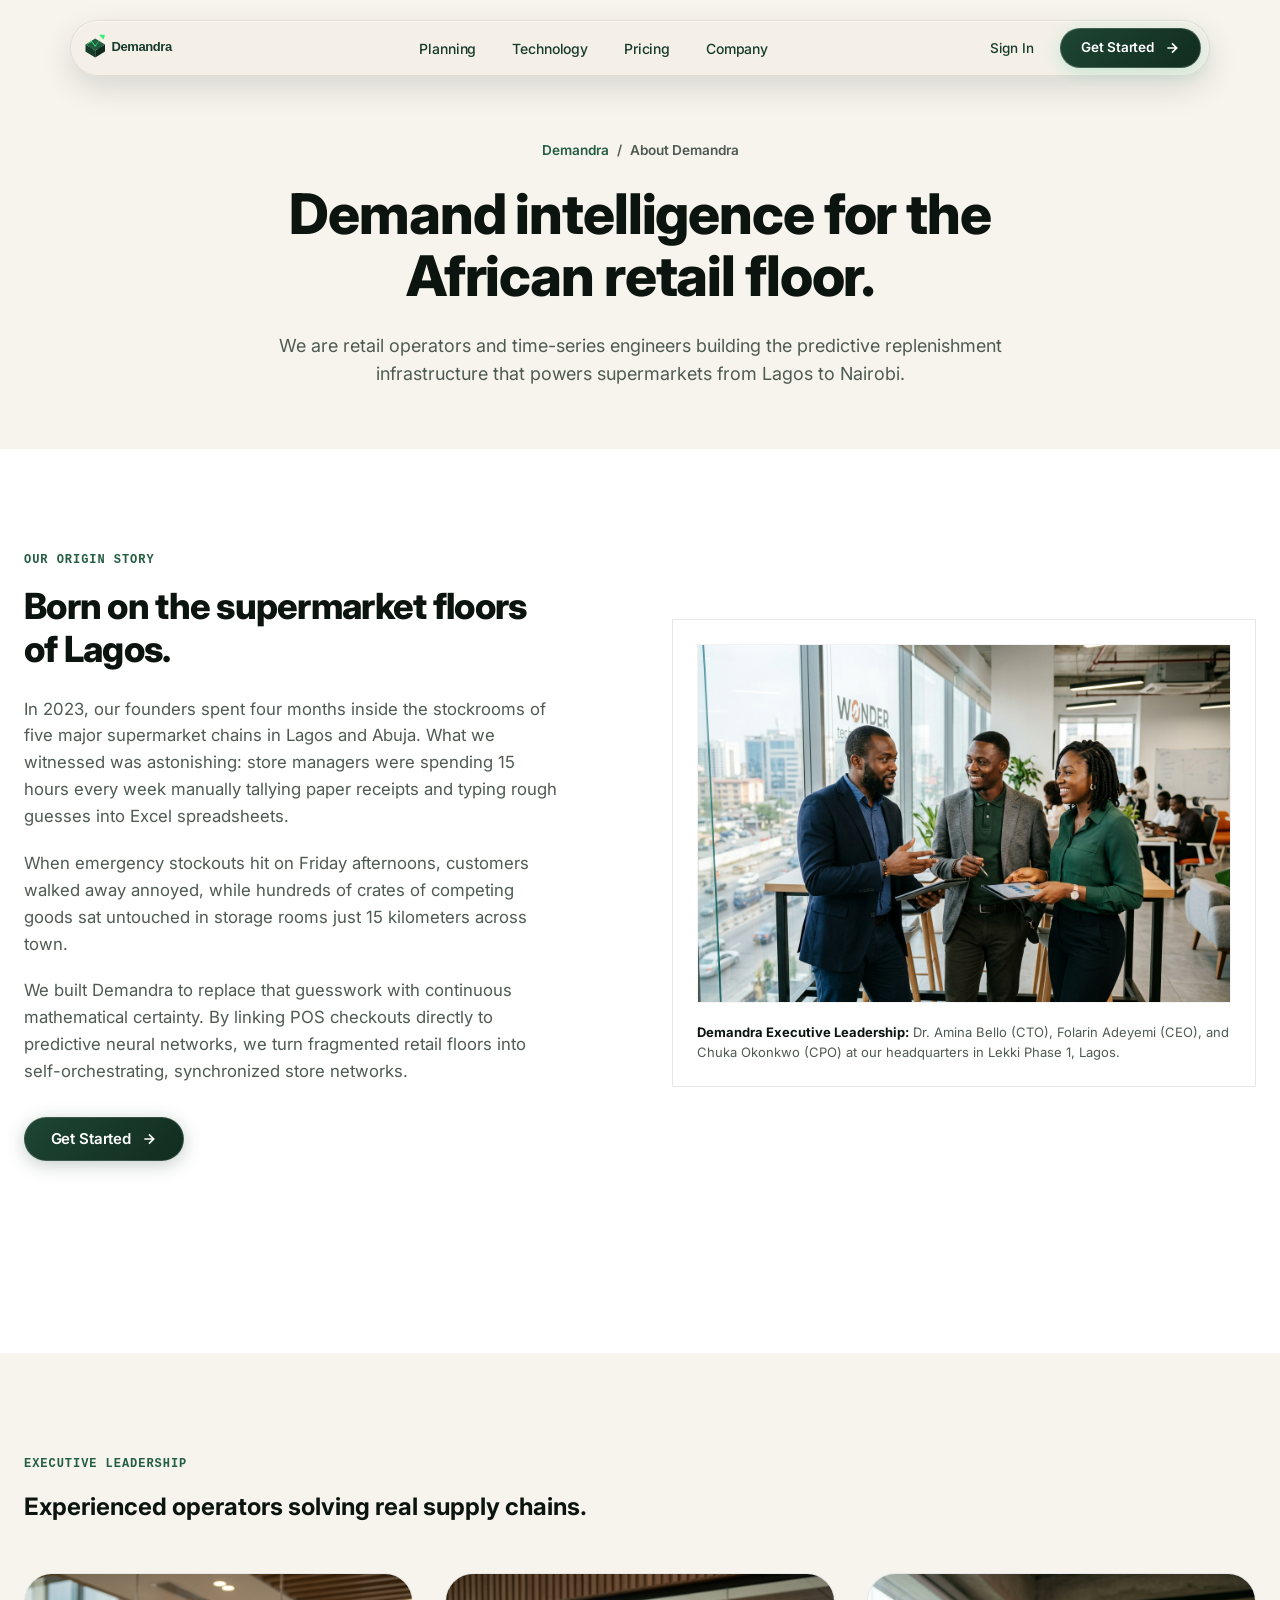
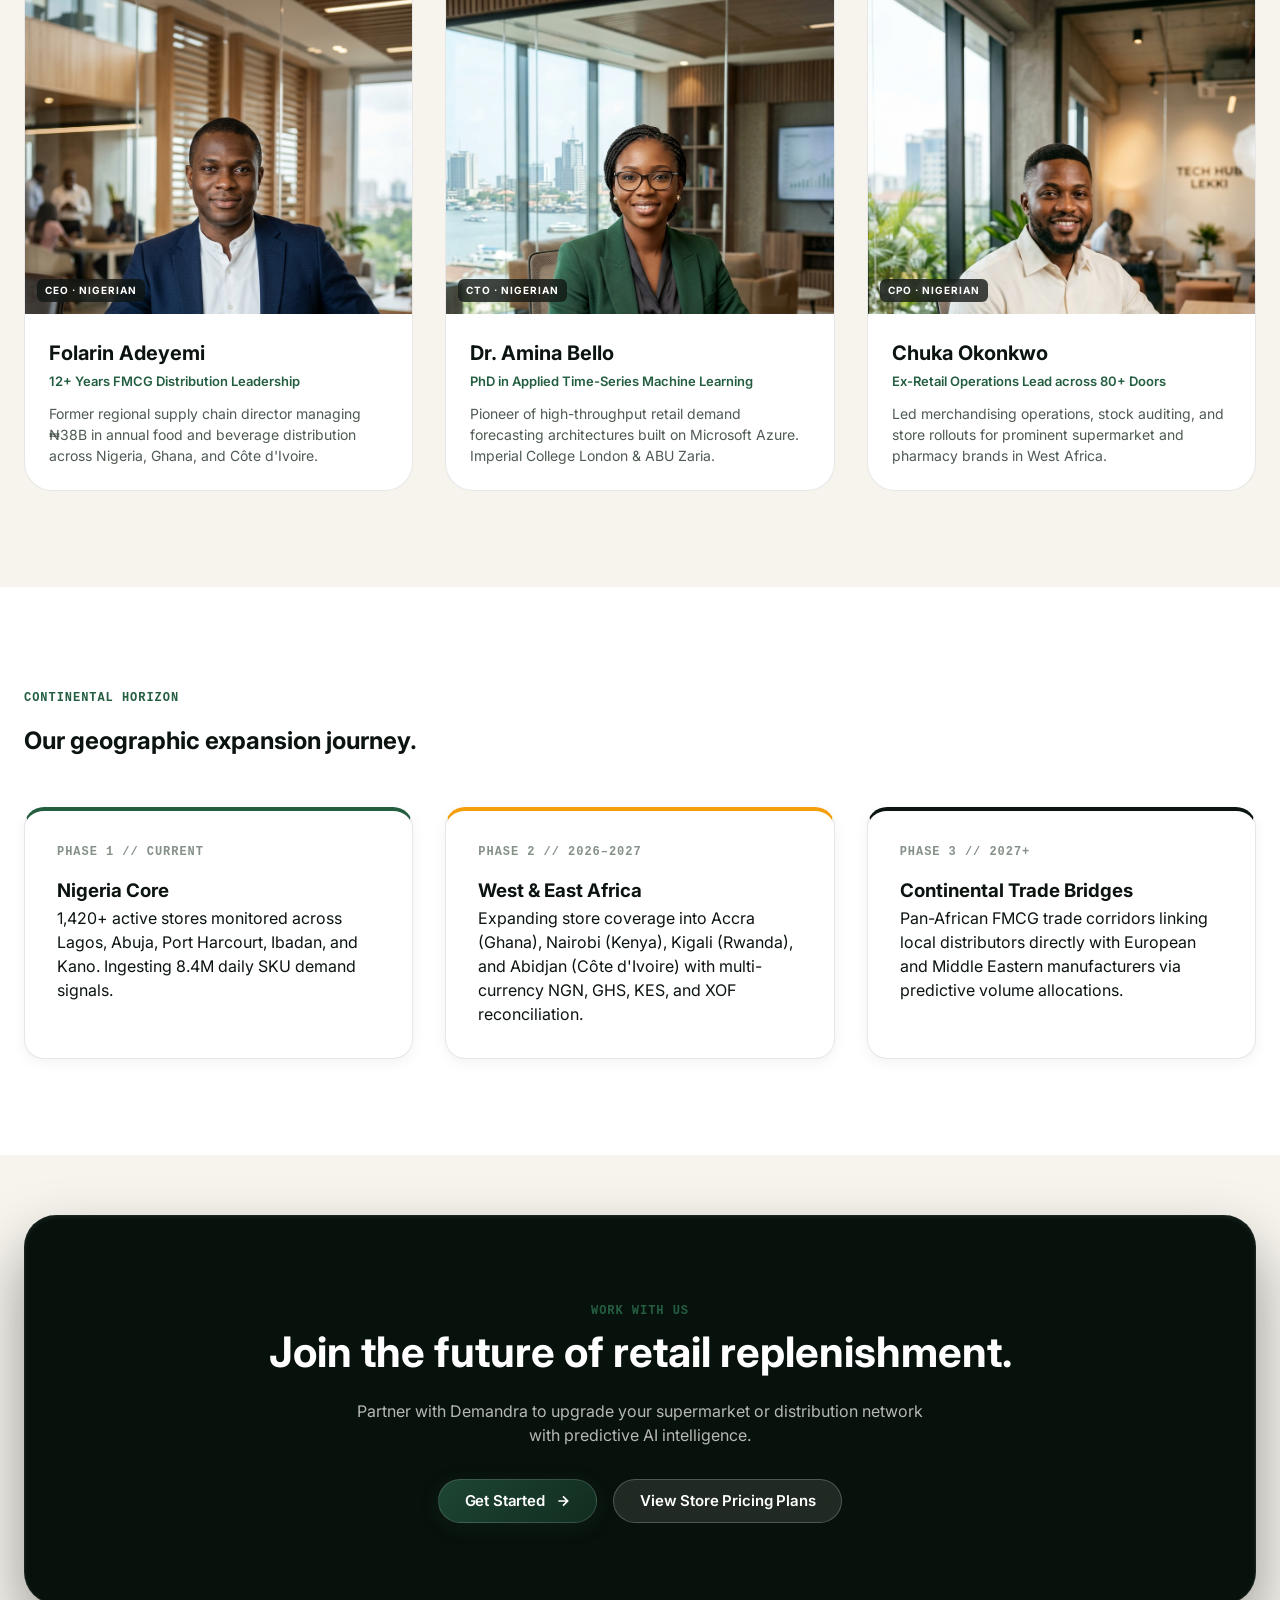
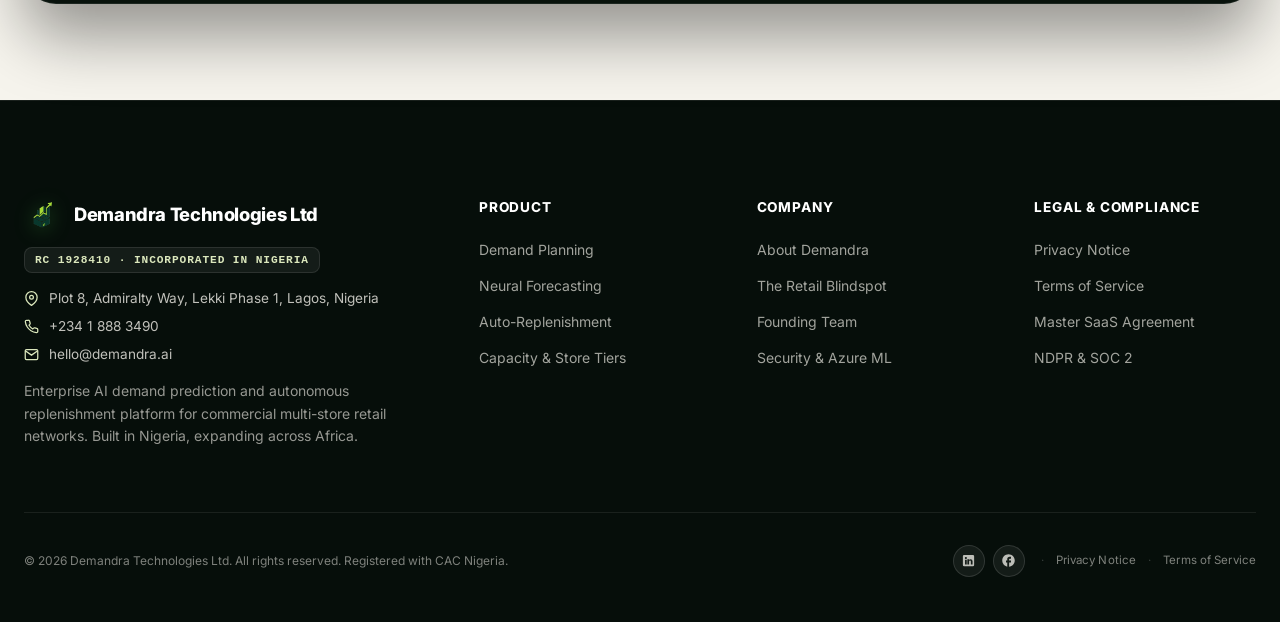
==== commit 7a83ac9a: "Deploy to GitHub Pages" ====
--- a/about.html
+++ b/about.html
@@ -16,43 +16,47 @@
   <a href="#mainContent" class="skip-link">Skip to main content</a>
 
   <!-- Header -->
-  <header class="site-header">
-    <div class="container">
-      <div class="header-inner">
-        <a href="index.html" class="nav-brand-symbol" aria-label="Demandra Home">
-        <img src="assets/img/demandra-symbol@2x.png" alt="Demandra" class="brand-symbol-img" width="36" height="36" />
+  <header class="site-nav-wrapper" id="siteNavWrapper">
+    <div class="nav-pill-container">
+      <a href="index.html" class="nav-brand-symbol" aria-label="Demandra Home">
+        <img src="assets/img/logo-dark.svg" alt="Demandra Symbol" height="32" width="130" style="object-fit: contain;">
       </a>
 
-        <nav class="nav-menu" aria-label="Primary Navigation">
-          <a href="solution.html" class="nav-item-link">Planning</a>
-          <a href="index.html#aisle-simulator" class="nav-item-link">Demand Intelligence</a>
-          <a href="technology.html" class="nav-item-link">Retail Operations</a>
-          <a href="about.html" class="nav-item-link is-current" aria-current="page">Company</a>
-        </nav>
-
-        <div class="nav-actions">
-          <a href="login.html" class="nav-login-link">Sign In</a>
-          <button type="button" class="btn-primary" data-open-modal>
-            Get Started
-            <svg viewBox="0 0 24 24" fill="none" stroke="currentColor" stroke-width="2.5"><path d="M5 12h14M12 5l7 7-7 7"/></svg>
-          </button>
-          <button type="button" class="mobile-toggle" id="mobileToggle" aria-label="Open mobile navigation">
-            <svg width="20" height="20" viewBox="0 0 24 24" fill="none" stroke="currentColor" stroke-width="2"><line x1="3" y1="12" x2="21" y2="12"></line><line x1="3" y1="6" x2="21" y2="6"></line><line x1="3" y1="18" x2="21" y2="18"></line></svg>
-          </button>
-        </div>
+      <!-- Spacious Primary Navigation Links (Per PRD Section 5) -->
+      <nav class="nav-links" aria-label="Primary Navigation">
+        <a href="solution.html" class="nav-link">Planning</a>
+        <a href="technology.html" class="nav-link">Technology</a>
+        <a href="pricing.html" class="nav-link">Pricing</a>
+        <a href="about.html" class="nav-link">Company</a>
+      </nav>
+
+      <!-- Nav Actions -->
+      <div class="nav-actions">
+        <a href="login.html" class="btn-nav-signin">Sign In</a>
+        <button type="button" class="btn-primary btn-nav-cta" data-open-modal>
+          Get Started
+          <svg viewBox="0 0 24 24" fill="none" stroke="currentColor" stroke-width="2.5"><path d="M5 12h14M12 5l7 7-7 7"/></svg>
+        </button>
+        
+        <!-- Mobile Toggle -->
+        <button class="mobile-toggle" id="mobileToggle" aria-label="Toggle menu" aria-expanded="false">
+          <svg width="24" height="24" viewBox="0 0 24 24" fill="none" stroke="currentColor" stroke-width="2" stroke-linecap="round" stroke-linejoin="round">
+            <line x1="3" y1="12" x2="21" y2="12"></line>
+            <line x1="3" y1="6" x2="21" y2="6"></line>
+            <line x1="3" y1="18" x2="21" y2="18"></line>
+          </svg>
+        </button>
       </div>
     </div>
   </header>
 
   <!-- Mobile Drawer -->
   <div class="nav-drawer" id="navDrawer">
-    <a href="solution.html" class="drawer-link">Demand Planning</a>
-    <a href="index.html#aisle-simulator" class="drawer-link">Demand Intelligence</a>
-    <a href="technology.html" class="drawer-link">Retail Operations</a>
-    <a href="pricing.html" class="drawer-link">Store Capacity &amp; Plans</a>
-    <a href="security.html" class="drawer-link">Security &amp; Cloud</a>
-    <a href="about.html" class="drawer-link">About Demandra</a>
-    <a href="login.html" class="drawer-link">Retail Ops Sign In</a>
+    <a href="solution.html" class="drawer-link">Planning</a>
+    <a href="technology.html" class="drawer-link">Technology</a>
+    <a href="pricing.html" class="drawer-link">Pricing</a>
+    <a href="about.html" class="drawer-link">Company</a>
+    <a href="login.html" class="drawer-link">Retail Ops Portal</a>
     <button type="button" class="btn-primary" style="width: 100%; margin-top: 1rem;" data-open-modal>
       Get Started
       <svg viewBox="0 0 24 24" fill="none" stroke="currentColor" stroke-width="2.5"><path d="M5 12h14M12 5l7 7-7 7"/></svg>
@@ -122,10 +126,10 @@
         </div>
 
         <div class="cards-triad">
-          <div class="person" style="background: #fff; border: 1px solid var(--line); border-radius: 20px; overflow: hidden;">
-            <div style="height: 300px; overflow: hidden; background: #101512; position: relative;">
-              <img src="assets/img/team-folarin.jpg" alt="Folarin Adeyemi, Co-founder and CEO" style="width: 100%; height: 100%; object-fit: cover; object-position: center 15%; display: block;" />
-              <div style="position: absolute; bottom: 12px; left: 12px; font-size: 10px; letter-spacing: 0.1em; font-weight: 700; color: #fff; background: rgba(16, 21, 18, 0.78); padding: 4px 8px; border-radius: 6px; text-transform: uppercase;">CEO · NIGERIAN</div>
+          <div class="person">
+            <div class="person-img-wrap" style="position: relative;">
+              <img src="assets/img/team-folarin.jpg" alt="Folarin Adeyemi, Co-founder and CEO"  />
+              <div class="person-role-tag">CEO · NIGERIAN</div>
             </div>
             <div style="padding: 1.5rem;">
               <h3 style="margin: 0 0 0.25rem; font-size: 1.25rem;">Folarin Adeyemi</h3>
@@ -134,10 +138,10 @@
             </div>
           </div>
 
-          <div class="person" style="background: #fff; border: 1px solid var(--line); border-radius: 20px; overflow: hidden;">
-            <div style="height: 300px; overflow: hidden; background: #101512; position: relative;">
-              <img src="assets/img/team-amina.jpg" alt="Dr. Amina Bello, Co-founder and CTO" style="width: 100%; height: 100%; object-fit: cover; object-position: center 15%; display: block;" />
-              <div style="position: absolute; bottom: 12px; left: 12px; font-size: 10px; letter-spacing: 0.1em; font-weight: 700; color: #fff; background: rgba(16, 21, 18, 0.78); padding: 4px 8px; border-radius: 6px; text-transform: uppercase;">CTO · NIGERIAN</div>
+          <div class="person">
+            <div class="person-img-wrap" style="position: relative;">
+              <img src="assets/img/team-amina.jpg" alt="Dr. Amina Bello, Co-founder and CTO"  />
+              <div class="person-role-tag">CTO · NIGERIAN</div>
             </div>
             <div style="padding: 1.5rem;">
               <h3 style="margin: 0 0 0.25rem; font-size: 1.25rem;">Dr. Amina Bello</h3>
@@ -146,10 +150,10 @@
             </div>
           </div>
 
-          <div class="person" style="background: #fff; border: 1px solid var(--line); border-radius: 20px; overflow: hidden;">
-            <div style="height: 300px; overflow: hidden; background: #101512; position: relative;">
-              <img src="assets/img/team-chuka.jpg" alt="Chuka Okonkwo, Co-founder and CPO" style="width: 100%; height: 100%; object-fit: cover; object-position: center 15%; display: block;" />
-              <div style="position: absolute; bottom: 12px; left: 12px; font-size: 10px; letter-spacing: 0.1em; font-weight: 700; color: #fff; background: rgba(16, 21, 18, 0.78); padding: 4px 8px; border-radius: 6px; text-transform: uppercase;">CPO · NIGERIAN</div>
+          <div class="person">
+            <div class="person-img-wrap" style="position: relative;">
+              <img src="assets/img/team-chuka.jpg" alt="Chuka Okonkwo, Co-founder and CPO"  />
+              <div class="person-role-tag">CPO · NIGERIAN</div>
             </div>
             <div style="padding: 1.5rem;">
               <h3 style="margin: 0 0 0.25rem; font-size: 1.25rem;">Chuka Okonkwo</h3>
@@ -215,79 +219,79 @@
   <!-- Footer -->
   <footer class="site-footer">
     <div class="container">
-      <div class="footer-columns">
-        <div class="footer-corp-col">
-          <a href="index.html" class="brand" aria-label="Demandra Home">
-            <div class="brand-symbol">
-              <svg viewBox="0 0 36 36" fill="none" xmlns="http://www.w3.org/2000/svg">
-                <rect width="36" height="36" rx="10" fill="url(#brandGradFooter)"/>
-                <path d="M11 9H18.5C23.2 9 26.5 12.5 26.5 18C26.5 23.5 23.2 27 18.5 27H11V9Z" stroke="#F4F0E7" stroke-width="2.4" stroke-linecap="round" stroke-linejoin="round"/>
-                <path d="M11 18H18C20.5 18 22.5 16 22.5 13.5" stroke="#DCE8BD" stroke-width="2" stroke-linecap="round"/>
-                <circle cx="11" cy="9" r="2" fill="#DCE8BD"/>
-                <circle cx="11" cy="27" r="2" fill="#DCE8BD"/>
-                <circle cx="18" cy="18" r="2.5" fill="#38EF7D"/>
-                <defs>
-                  <linearGradient id="brandGradFooter" x1="0" y1="0" x2="36" y2="36" gradientUnits="userSpaceOnUse">
-                    <stop stop-color="#1E4533"/>
-                    <stop offset="1" stop-color="#081C15"/>
-                  </linearGradient>
-                </defs>
-              </svg>
-            </div>
-            <div class="brand-text-wrap">
-              <span class="brand-title" style="color: #ffffff;">Demandra</span>
-              <span class="brand-sub" style="color: var(--accent-lime);">RETAIL INTELLIGENCE</span>
-            </div>
-          </a>
-          <p class="footer-tagline">Demand intelligence for the retail floor.</p>
-          <div class="footer-address">
-            Demandra Technologies Ltd<br />
-            Registration: RC 1928410<br />
-            Plot 8, Admiralty Way, Lekki Phase 1, Lagos, Nigeria<br />
-            Phone: +234 1 888 3490<br />
-            Email: hello@demandra.ai
-          </div>
-        </div>
+      <div class="footer-columns-grid">
+        <!-- Corporate Info with Address, Phone, and Email Placed Cleanly Under Company Name -->
+        <div>
+          <div class="footer-brand-header">
+            <a href="index.html" class="nav-brand-symbol" aria-label="Demandra Home">
+        <img src="assets/img/demandra-symbol@2x.png" alt="Demandra" class="brand-symbol-img" width="36" height="36" />
+      </a>
+            <span class="footer-brand-title">Demandra Technologies Ltd</span>
+          </div>
+
+          <!-- CAC / Registration -->
+          <div class="footer-corp-meta">
+            <span class="footer-registration-pill">RC 1928410 · INCORPORATED IN NIGERIA</span>
+          </div>
+
+          <!-- ADDRESS AND PHONE PLACED DIRECTLY UNDER COMPANY NAME -->
+          <div class="footer-contact-details">
+            <div class="footer-contact-item">
+              <svg width="15" height="15" viewBox="0 0 24 24" fill="none" stroke="currentColor" stroke-width="2"><path d="M21 10c0 7-9 13-9 13s-9-6-9-13a9 9 0 0 1 18 0z"></path><circle cx="12" cy="10" r="3"></circle></svg>
+              <span>Plot 8, Admiralty Way, Lekki Phase 1, Lagos, Nigeria</span>
+            </div>
+            <div class="footer-contact-item">
+              <svg width="15" height="15" viewBox="0 0 24 24" fill="none" stroke="currentColor" stroke-width="2"><path d="M22 16.92v3a2 2 0 0 1-2.18 2 19.79 19.79 0 0 1-8.63-3.07 19.5 19.5 0 0 1-6-6 19.79 19.79 0 0 1-3.07-8.67A2 2 0 0 1 4.11 2h3a2 2 0 0 1 2 1.72 12.84 12.84 0 0 0 .7 2.81 2 2 0 0 1-.45 2.11L8.09 9.91a16 16 0 0 0 6 6l1.27-1.27a2 2 0 0 1 2.11-.45 12.84 12.84 0 0 0 2.81.7A2 2 0 0 1 22 16.92z"></path></svg>
+              <span>+234 1 888 3490</span>
+            </div>
+            <div class="footer-contact-item">
+              <svg width="15" height="15" viewBox="0 0 24 24" fill="none" stroke="currentColor" stroke-width="2"><path d="M4 4h16c1.1 0 2 .9 2 2v12c0 1.1-.9 2-2 2H4c-1.1 0-2-.9-2-2V6c0-1.1.9-2 2-2z"></path><polyline points="22,6 12,13 2,6"></polyline></svg>
+              <span>hello@demandra.ai</span>
+            </div>
+          </div>
+
+          <p class="footer-mission">
+            Enterprise AI demand prediction and autonomous replenishment platform for commercial multi-store retail networks. Built in Nigeria, expanding across Africa.
+          </p>
+        </div>
+
+        <!-- Product Group -->
         <div>
           <h4 class="footer-col-head">Product</h4>
-          <ul class="footer-link-list">
+          <ul class="footer-links-list">
             <li><a href="solution.html">Demand Planning</a></li>
+            <li><a href="#neural-engine">Neural Forecasting</a></li>
             <li><a href="solution.html#replenishment">Auto-Replenishment</a></li>
-            <li><a href="index.html#aisle-simulator">Aisle Demand Model</a></li>
-            <li><a href="pricing.html">Store Pricing Plans</a></li>
+            <li><a href="pricing.html">Capacity &amp; Store Tiers</a></li>
           </ul>
         </div>
-        <div>
-          <h4 class="footer-col-head">Trust &amp; Cloud</h4>
-          <ul class="footer-link-list">
-            <li><a href="technology.html">Azure Machine Learning</a></li>
-            <li><a href="security.html">Data Isolation &amp; CMK</a></li>
-            <li><a href="security.html#compliance">SOC 2 Alignment</a></li>
-            <li><a href="security.html#retention">Data Retention Policy</a></li>
-          </ul>
-        </div>
+
+        <!-- Company Group -->
         <div>
           <h4 class="footer-col-head">Company</h4>
-          <ul class="footer-link-list">
+          <ul class="footer-links-list">
             <li><a href="about.html">About Demandra</a></li>
-            <li><a href="problem.html">The Inventory Blindspot</a></li>
-            <li><a href="about.html#founders">Founding Team</a></li>
-            <li><a href="login.html">Retail Ops Portal</a></li>
+            <li><a href="#blindspot">The Retail Blindspot</a></li>
+            <li><a href="#team">Founding Team</a></li>
+            <li><a href="security.html">Security &amp; Azure ML</a></li>
           </ul>
         </div>
+
+        <!-- Legal Group -->
         <div>
-          <h4 class="footer-col-head">Legal</h4>
-          <ul class="footer-link-list">
-            <li><a href="legal.html">Master SaaS Agreement</a></li>
+          <h4 class="footer-col-head">Legal &amp; Compliance</h4>
+          <ul class="footer-links-list">
             <li><a href="privacy.html">Privacy Notice</a></li>
             <li><a href="terms.html">Terms of Service</a></li>
-            <li><a href="security.html">Security Overview</a></li>
+            <li><a href="legal.html">Master SaaS Agreement</a></li>
+            <li><a href="security.html#compliance">NDPR &amp; SOC 2</a></li>
           </ul>
         </div>
       </div>
+
       <div class="footer-bottom-bar">
         <div class="footer-copyright">
-          &copy; 2026 Demandra Technologies Ltd. All rights reserved. Pan-African retail intelligence infrastructure.
+          © 2026 Demandra Technologies Ltd. All rights reserved. Registered with CAC Nigeria.
         </div>
         <div class="footer-bottom-links">
           <div class="footer-social-icons">
--- a/assets/styles.css
+++ b/assets/styles.css
@@ -5,6 +5,25 @@
    ========================================================================== */
 
 :root {
+  /* Alias variables for legacy secondary pages */
+  --green: var(--accent-emerald);
+  --muted: var(--text-muted);
+  --line: var(--border-light);
+  --line-main: var(--border-light);
+  --line-subtle: rgba(12, 20, 16, 0.05);
+  --bg-ivory: var(--bg-primary);
+  --text-ink: var(--text-main);
+  --text-ink-muted: var(--text-muted);
+  --text-ink-faint: var(--text-faint);
+  --alert-red: var(--accent-coral);
+  --accent-leaf: var(--accent-emerald);
+  --accent-leaf-dark: var(--accent-forest);
+  --accent-leaf-subtle: var(--accent-lime);
+  --accent-clay: var(--accent-amber);
+  --text-warm-white: var(--text-inverse);
+  --text-on-dark: var(--text-inverse);
+  --text-on-dark-muted: var(--text-inverse-muted);
+
   /* Color Palette */
   --bg-primary: #f6f4ed;
   --bg-surface: #ffffff;
@@ -32,6 +51,7 @@
   --border-glow: rgba(56, 239, 125, 0.35);
   
   --radius-xl: 28px;
+  --radius-2xl: 32px;
   --radius-lg: 20px;
   --radius-md: 14px;
   --radius-sm: 8px;
@@ -227,9 +247,10 @@
 }
 
 .btn-secondary-dark {
-  background: rgba(12, 20, 16, 0.05);
-  color: var(--text-main);
-  border: 1px solid var(--border-light);
+    background: rgba(12, 20, 16, 0.03);
+    color: var(--text-main);
+    border: 1px solid var(--border-light);
+    transition: all 0.3s ease;
 }
 
 .btn-secondary-dark:hover {
@@ -464,8 +485,8 @@
     rgba(8, 18, 12, 0.72) 80%,
     #08120c 100%
   );
-  backdrop-filter: blur(1.5px);
-  -webkit-backdrop-filter: blur(1.5px);
+  /* backdrop-filter removed for performance */
+  -webkit-/* backdrop-filter removed for performance */
 }
 
 .hero-container {
@@ -2400,3 +2421,465 @@
 .delay-300 { transition-delay: 0.3s; }
 .delay-400 { transition-delay: 0.4s; }
 
+
+/* --- NEW NAVBAR OVERRIDES --- */
+.nav-pill-container {
+  background: rgba(244, 240, 231, 0.95) !important;
+  border: 1px solid rgba(0, 0, 0, 0.08) !important;
+  box-shadow: 0 12px 32px rgba(0, 0, 0, 0.12), inset 0 1px 0 rgba(255, 255, 255, 0.6) !important;
+}
+
+.nav-link { color: #173b2a !important; }
+.nav-link:hover { color: #0f2a1d !important; }
+.btn-nav-signin { color: #173b2a !important; }
+.btn-nav-signin:hover { color: #0f2a1d !important; background: rgba(23, 59, 42, 0.08) !important; }
+.mobile-toggle svg { stroke: #173b2a !important; }
+
+/* Ensure the roadmap section looks good on homepage */
+.section-roadmap { background-color: var(--bg-primary); }
+
+/* ==========================================================================
+   11. SECONDARY PAGES (Pricing, Solution, About, etc.)
+   ========================================================================== */
+
+/* Page Hero */
+.page-hero {
+  padding: 140px 0 60px;
+  background: var(--bg-primary);
+  text-align: center;
+}
+.page-hero-inner {
+  max-width: 800px;
+  margin: 0 auto;
+}
+.breadcrumbs {
+  font-size: 0.85rem;
+  font-weight: 600;
+  color: var(--text-muted);
+  margin-bottom: 24px;
+  display: flex;
+  align-items: center;
+  justify-content: center;
+  gap: 8px;
+}
+.breadcrumbs a {
+  color: var(--accent-emerald);
+  text-decoration: none;
+}
+.page-title {
+  font-size: clamp(32px, 5vw, 56px);
+  font-weight: 800;
+  color: var(--text-main);
+  letter-spacing: -0.02em;
+  margin-bottom: 24px;
+  line-height: 1.1;
+}
+.page-lead {
+  font-size: 1.125rem;
+  color: var(--text-muted);
+  line-height: 1.6;
+}
+
+/* Inner Sections */
+.inner-section {
+  padding: 96px 0;
+  background: var(--bg-surface);
+}
+.inner-section.alt-bg {
+  background: var(--bg-primary);
+}
+
+/* Pricing Cards */
+.pricing-cards-grid {
+  display: grid;
+  grid-template-columns: repeat(3, 1fr);
+  gap: 24px;
+}
+.pricing-plan-card {
+  background: var(--bg-primary);
+  border: 1px solid rgba(0,0,0,0.08);
+  border-radius: var(--radius-xl);
+  padding: 40px;
+  display: flex;
+  flex-direction: column;
+  position: relative;
+}
+.pricing-plan-card.is-recommended {
+  border: 2px solid var(--accent-emerald);
+  background: var(--bg-surface);
+  box-shadow: 0 24px 48px rgba(0,0,0,0.06);
+}
+.recommended-banner {
+  position: absolute;
+  top: -14px;
+  left: 50%;
+  transform: translateX(-50%);
+  background: var(--accent-emerald);
+  color: #fff;
+  font-size: 0.75rem;
+  font-weight: 750;
+  padding: 4px 12px;
+  border-radius: 20px;
+  letter-spacing: 0.05em;
+}
+.plan-tier-name {
+  font-size: 1.25rem;
+  font-weight: 700;
+  color: var(--text-main);
+  margin-bottom: 8px;
+}
+.plan-scope {
+  font-size: 0.875rem;
+  color: var(--text-muted);
+  margin-bottom: 24px;
+  min-height: 42px;
+}
+.plan-cost-box {
+  margin-bottom: 32px;
+  padding-bottom: 32px;
+  border-bottom: 1px solid rgba(0,0,0,0.08);
+}
+.plan-cost {
+  font-size: 2.5rem;
+  font-weight: 800;
+  color: var(--text-main);
+  letter-spacing: -0.02em;
+}
+.plan-term {
+  font-size: 0.875rem;
+  color: var(--text-muted);
+}
+.plan-feature-list {
+  list-style: none;
+  padding: 0;
+  margin: 0 0 32px 0;
+  flex-grow: 1;
+}
+.plan-feature-list li {
+  display: flex;
+  align-items: flex-start;
+  gap: 12px;
+  margin-bottom: 16px;
+  font-size: 0.9rem;
+  color: var(--text-main);
+}
+.plan-feature-list li svg {
+  width: 18px;
+  height: 18px;
+  color: var(--accent-emerald);
+  flex-shrink: 0;
+  margin-top: 2px;
+}
+
+/* Final CTA Block */
+.final-cta-block {
+  padding: 60px 0 96px;
+  background: var(--bg-primary);
+}
+.final-cta-box {
+  background: var(--bg-dark);
+  border-radius: var(--radius-2xl);
+  padding: 80px 40px;
+  text-align: center;
+  color: #fff;
+    border: 1px solid rgba(255, 255, 255, 0.08);
+    box-shadow: 0 32px 64px rgba(0,0,0,0.4), inset 0 2px 4px rgba(255,255,255,0.06);
+    position: relative;
+    overflow: hidden;
+}
+.final-cta-box .section-headline {
+  color: #fff;
+  font-size: clamp(28px, 5vw, 42px);
+}
+.final-cta-box .section-lead {
+  color: rgba(255,255,255,0.7);
+  max-width: 600px;
+  margin: 16px auto 32px;
+}
+
+/* Fix missing footer classes from secondary pages */
+.footer-columns {
+  display: grid;
+  grid-template-columns: 1.8fr 1fr 1fr 1fr;
+  gap: 56px;
+  margin-bottom: 64px;
+}
+.footer-link-list {
+  list-style: none;
+  padding: 0;
+  margin: 0;
+  display: flex;
+  flex-direction: column;
+  gap: 12px;
+}
+.footer-link-list a {
+  font-size: 0.875rem;
+  color: rgba(246, 244, 237, 0.65);
+  transition: color 0.15s ease;
+  text-decoration: none;
+}
+.footer-link-list a:hover {
+  color: #ffffff;
+}
+
+/* Mobile Responsiveness */
+@media (max-width: 900px) {
+  .pricing-cards-grid {
+    grid-template-columns: 1fr;
+  }
+  .footer-columns {
+    grid-template-columns: 1fr;
+    gap: 32px;
+  }
+}
+/* ==========================================================================
+   12. ADDITIONAL SECONDARY STYLES (Solution & About Pages)
+   ========================================================================== */
+
+/* Detail Grid Layout */
+.detail-grid {
+  display: grid;
+  grid-template-columns: 1fr 1fr;
+  gap: 64px;
+  align-items: center;
+  margin-bottom: 96px;
+}
+.detail-grid.reverse {
+  direction: rtl;
+}
+.detail-grid.reverse > * {
+  direction: ltr;
+}
+.detail-content {
+  max-width: 540px;
+}
+.detail-image-wrap {
+  position: relative;
+  border-radius: var(--radius-xl);
+  overflow: hidden;
+  box-shadow: 0 24px 64px rgba(0,0,0,0.1);
+  border: 1px solid rgba(0,0,0,0.05);
+}
+.detail-image-wrap img {
+  width: 100%;
+  height: auto;
+  display: block;
+}
+
+/* Eyebrow & Spec List */
+.eyebrow-tag {
+  display: inline-block;
+  font-family: ui-monospace, SFMono-Regular, monospace;
+  font-size: 0.75rem;
+  font-weight: 750;
+  letter-spacing: 0.08em;
+  color: var(--accent-emerald);
+  margin-bottom: 16px;
+}
+.spec-list {
+  list-style: none;
+  padding: 0;
+  margin: 32px 0 0 0;
+}
+.spec-list li {
+  position: relative;
+  padding-left: 24px;
+  margin-bottom: 16px;
+  font-size: 0.95rem;
+  color: var(--text-main);
+  line-height: 1.5;
+}
+.spec-list li::before {
+  content: "â€”";
+  position: absolute;
+  left: 0;
+  color: var(--accent-emerald);
+  font-weight: 800;
+}
+
+/* Section Headings inside details */
+.detail-content h2 {
+  font-size: clamp(28px, 4vw, 36px);
+  font-weight: 800;
+  letter-spacing: -0.02em;
+  color: var(--text-main);
+  line-height: 1.2;
+  margin-bottom: 24px;
+}
+.detail-content p {
+  font-size: 1.05rem;
+  color: var(--text-muted);
+  line-height: 1.6;
+  margin-bottom: 20px;
+}
+
+/* Mobile Responsiveness for Details */
+@media (max-width: 900px) {
+  .detail-grid {
+    grid-template-columns: 1fr;
+    gap: 40px;
+  }
+  .detail-grid.reverse {
+    direction: ltr;
+  }
+  .page-hero {
+    padding: 120px 24px 60px;
+  }
+  .inner-section {
+    padding: 64px 24px;
+  }
+}
+/* ==========================================================================
+   13. ABOUT PAGE CARDS (Team & Roadmap)
+   ========================================================================== */
+
+/* Three-column card grid (Used for Team and Roadmap) */
+.cards-triad {
+  display: grid;
+  grid-template-columns: repeat(3, 1fr);
+  gap: 32px;
+  margin-top: 48px;
+}
+
+/* Team Person Card */
+.person {
+  background: var(--bg-surface);
+  border: 1px solid var(--border-light);
+  border-radius: var(--radius-xl);
+  overflow: hidden;
+  display: flex;
+  flex-direction: column;
+  transition: transform 0.3s ease, box-shadow 0.3s ease;
+}
+.person:hover {
+  transform: translateY(-4px);
+  box-shadow: var(--shadow-lg);
+}
+.person img {
+  width: 100%;
+  height: 340px;
+  object-fit: cover;
+  object-position: top center;
+  display: block;
+}
+
+/* Feature/Roadmap Card */
+.feature-card {
+  background: var(--bg-surface);
+  border: 1px solid var(--border-light);
+  border-radius: var(--radius-lg);
+  padding: 32px;
+  display: flex;
+  flex-direction: column;
+  box-shadow: var(--shadow-sm);
+  transition: transform 0.3s ease;
+}
+.feature-card:hover {
+  transform: translateY(-2px);
+  box-shadow: var(--shadow-md);
+}
+.feature-card-num {
+  font-family: ui-monospace, SFMono-Regular, monospace;
+  font-size: 0.75rem;
+  font-weight: 750;
+  letter-spacing: 0.08em;
+  color: var(--text-faint);
+  margin-bottom: 16px;
+  display: block;
+}
+
+/* Mobile Responsiveness for Triads */
+@media (max-width: 900px) {
+  .cards-triad {
+    grid-template-columns: 1fr;
+    gap: 24px;
+  }
+}
+/* ==========================================================================
+   13. ABOUT PAGE CARDS (Team & Roadmap)
+   ========================================================================== */
+
+/* Three-column card grid (Used for Team and Roadmap) */
+.cards-triad {
+  display: grid;
+  grid-template-columns: repeat(3, 1fr);
+  gap: 32px;
+  margin-top: 48px;
+}
+
+/* Team Person Card */
+.person {
+  background: var(--bg-surface);
+  border: 1px solid var(--border-light);
+  border-radius: var(--radius-xl);
+  overflow: hidden;
+  display: flex;
+  flex-direction: column;
+  transition: transform 0.3s ease, box-shadow 0.3s ease;
+}
+.person:hover {
+  transform: translateY(-4px);
+  box-shadow: var(--shadow-lg);
+}
+.person img {
+  width: 100%;
+  height: 340px;
+  object-fit: cover;
+  object-position: top center;
+  display: block;
+}
+
+/* Feature/Roadmap Card */
+.feature-card {
+  background: var(--bg-surface);
+  border: 1px solid var(--border-light);
+  border-radius: var(--radius-lg);
+  padding: 32px;
+  display: flex;
+  flex-direction: column;
+  box-shadow: var(--shadow-sm);
+  transition: transform 0.3s ease;
+}
+.feature-card:hover {
+  transform: translateY(-2px);
+  box-shadow: var(--shadow-md);
+}
+.feature-card-num {
+  font-family: ui-monospace, SFMono-Regular, monospace;
+  font-size: 0.75rem;
+  font-weight: 750;
+  letter-spacing: 0.08em;
+  color: var(--text-faint);
+  margin-bottom: 16px;
+  display: block;
+}
+
+/* Mobile Responsiveness for Triads */
+@media (max-width: 900px) {
+  .cards-triad {
+    grid-template-columns: 1fr;
+    gap: 24px;
+  }
+}
+
+.person-role-tag { position: absolute; bottom: 12px; left: 12px; font-size: 10px; letter-spacing: 0.1em; font-weight: 700; color: #fff; background: rgba(16, 21, 18, 0.78); padding: 4px 8px; border-radius: 6px; text-transform: uppercase; backdrop-filter: blur(4px); }
+
+
+
+/* Standard Section Spacing */
+.section-padding {
+  padding: 120px 0;
+}
+@media (max-width: 900px) {
+  .section-padding {
+    padding: 80px 0;
+  }
+}
+
+
+/* Global Mobile Section Padding Adjustments */
+@media (max-width: 900px) {
+  .section-blindspot, .section-value-chain, .section-decision-scene, .section-scale-proof, .section-team, .section-roadmap, .section-padding {
+    padding: 80px 0 !important;
+  }
+}
